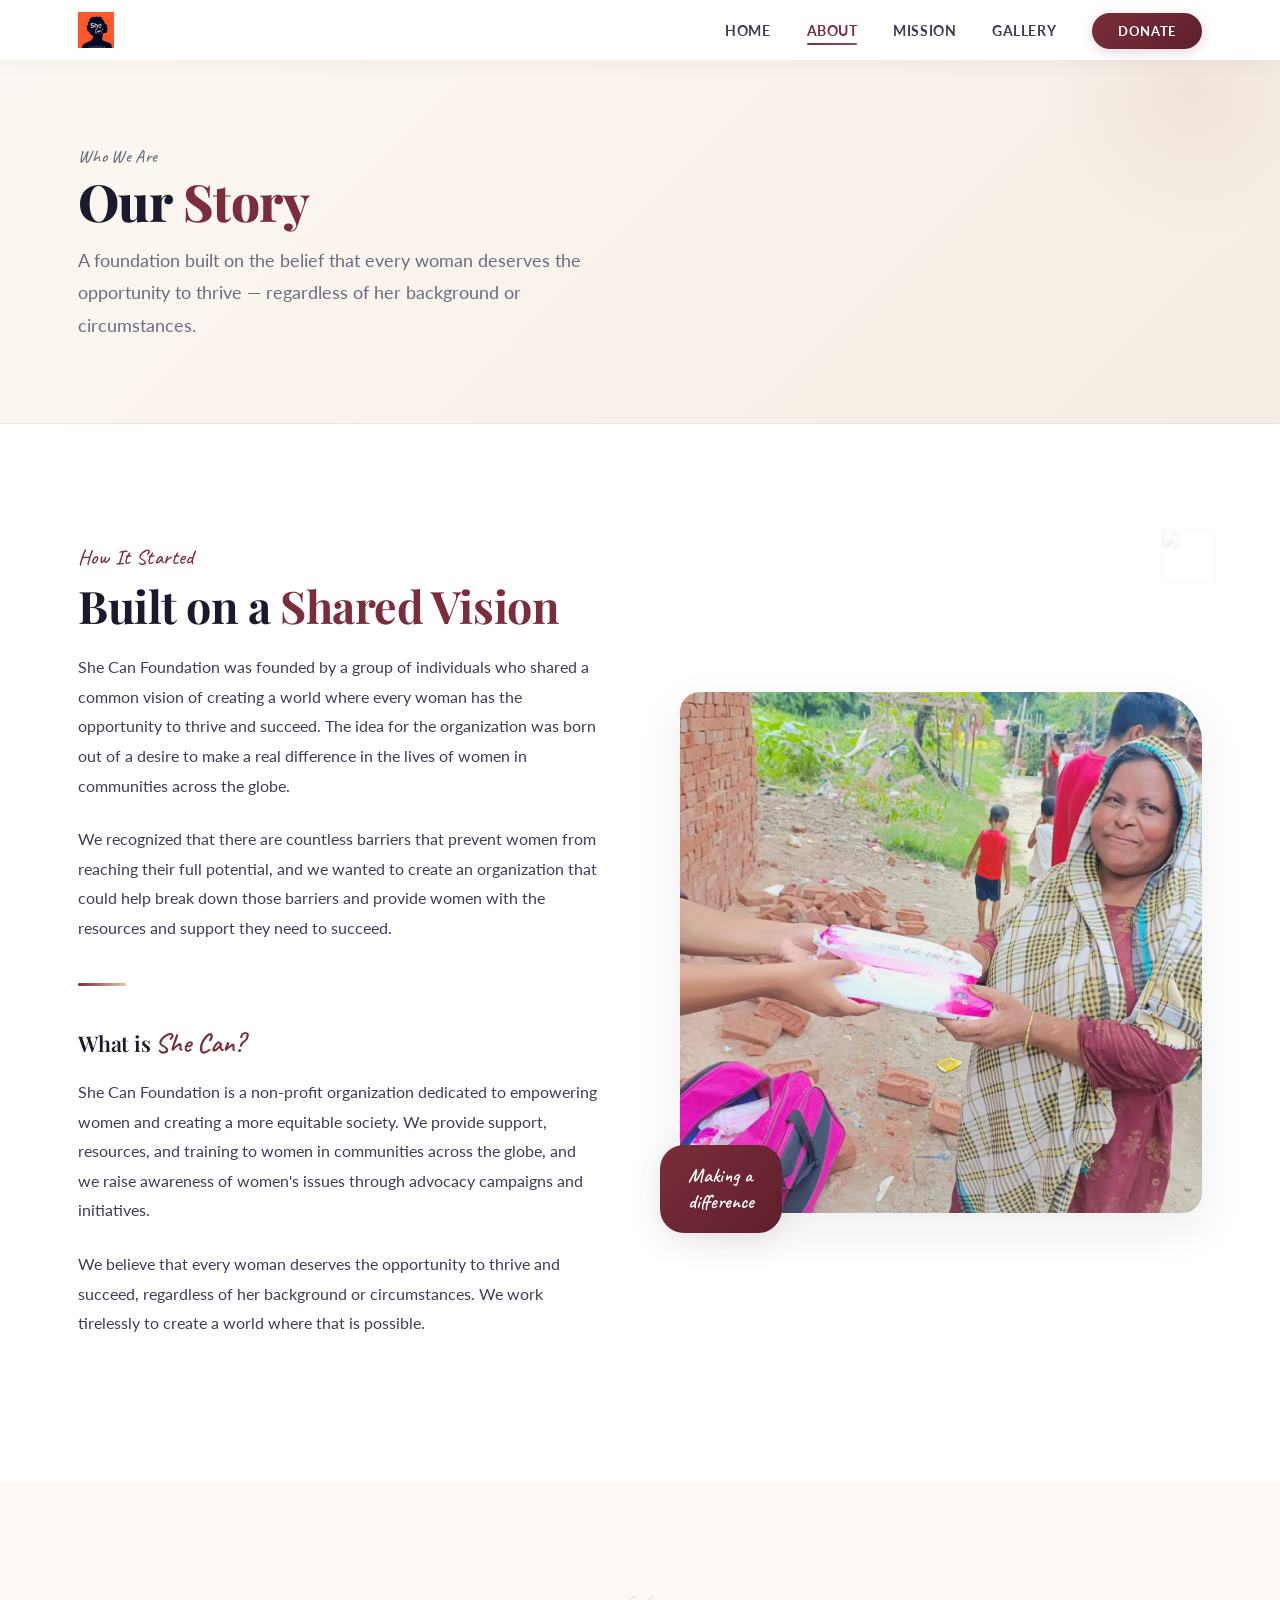
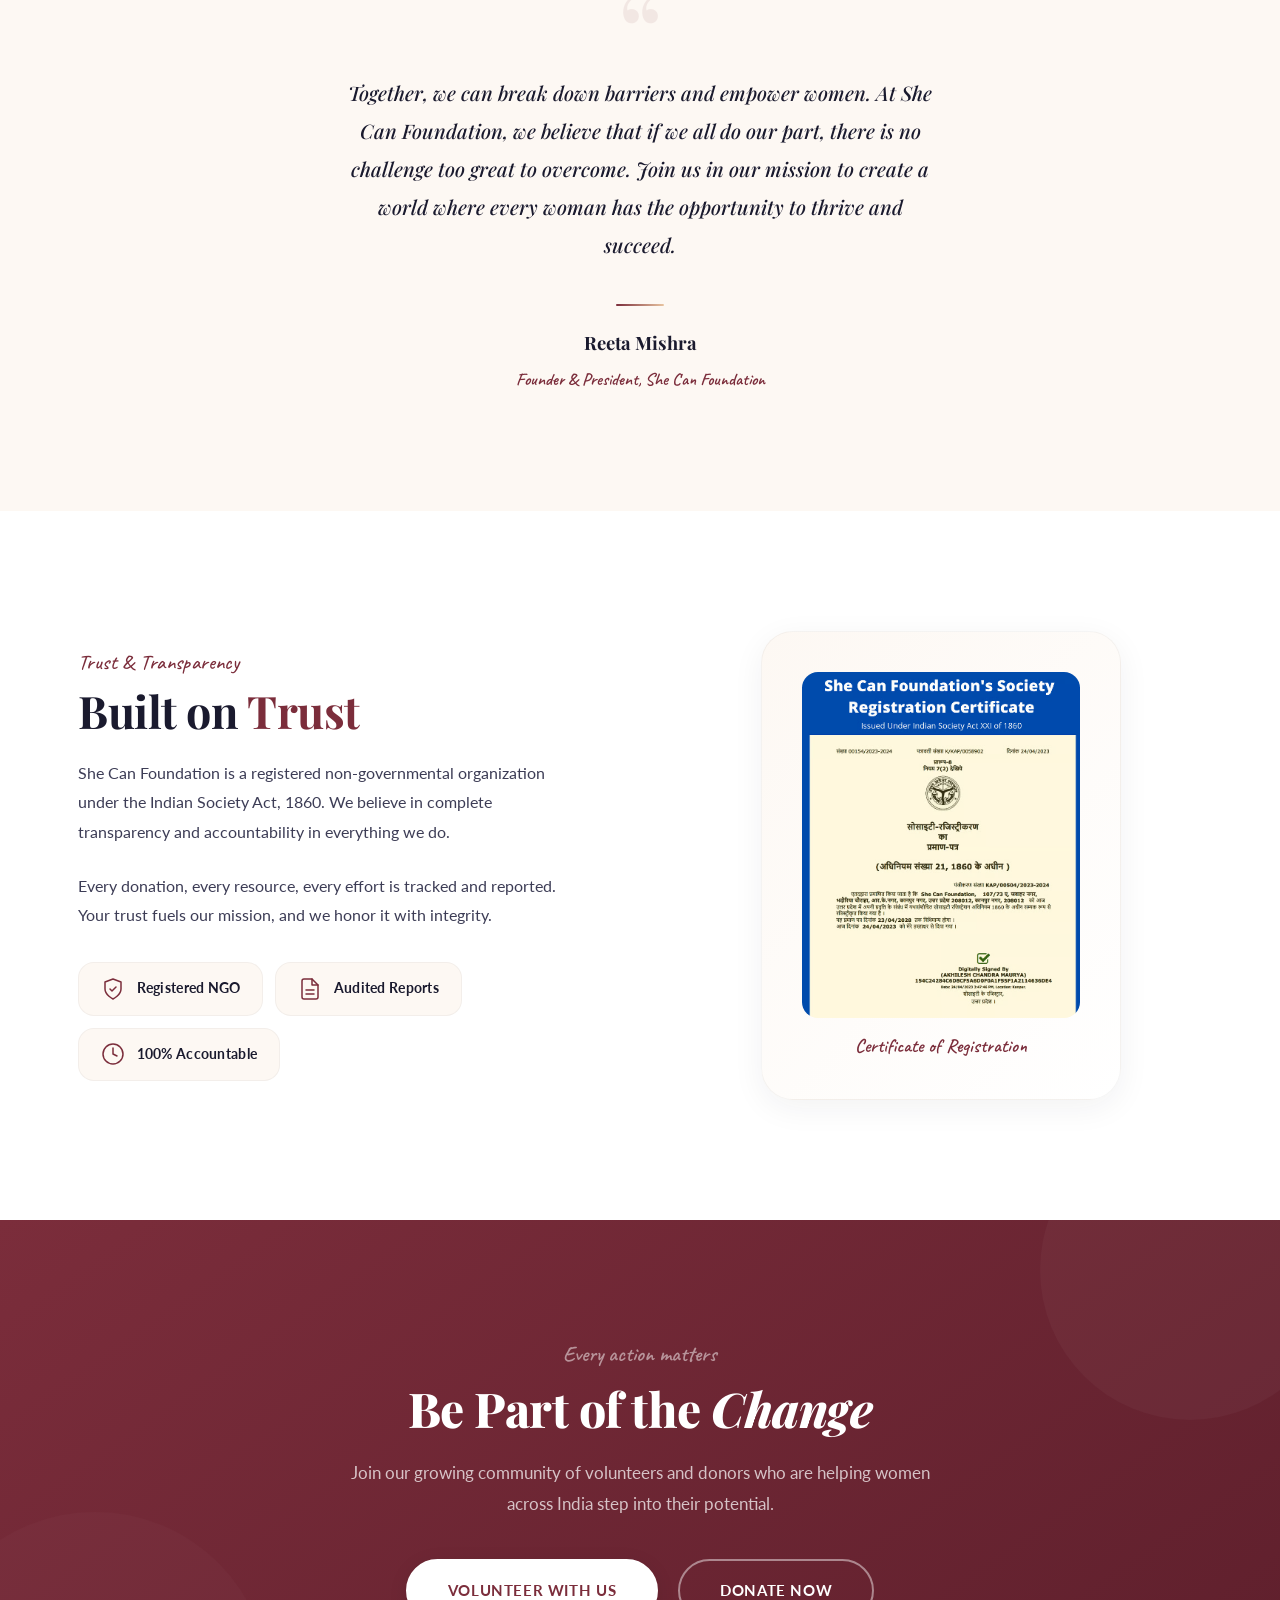
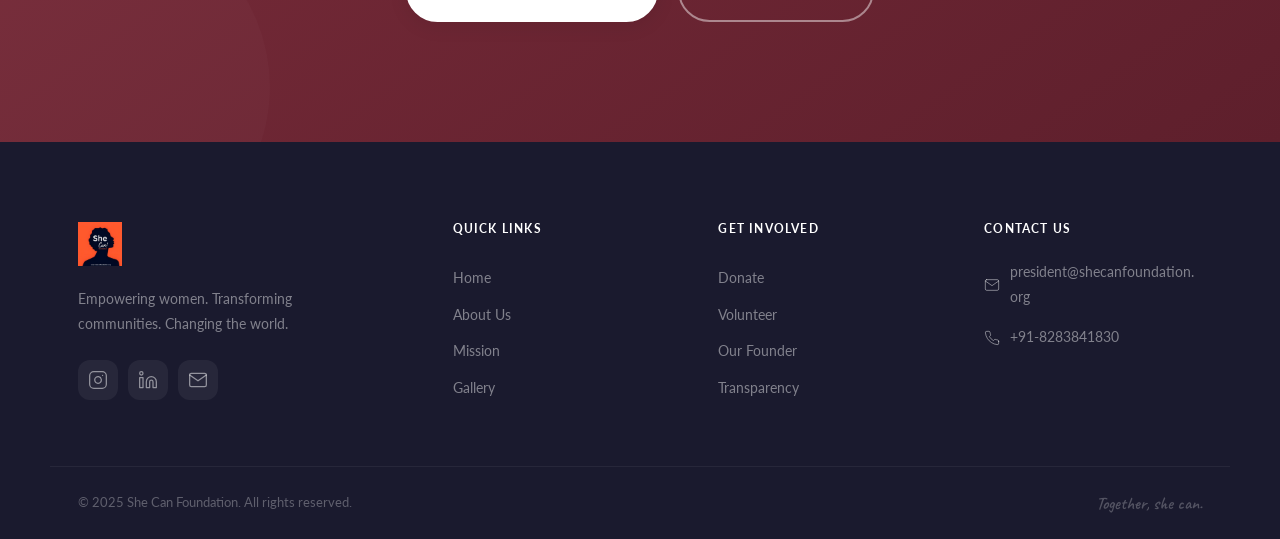
==== about.html @ 95c39825 "multi-page website" ====
<!DOCTYPE html>
<html lang="en">
<head>
    <meta charset="UTF-8">
    <meta name="viewport" content="width=device-width, initial-scale=1.0">
    <meta name="description" content="Learn about She Can Foundation — how we started, what we stand for, and meet our founder Reeta Mishra. A registered NGO dedicated to women's empowerment.">
    <meta name="keywords" content="She Can Foundation, about, NGO, women empowerment, Reeta Mishra, founded, India">
    <meta name="author" content="She Can Foundation">
    <title>About Us — She Can Foundation</title>

    <!-- Google Fonts -->
    <link rel="preconnect" href="https://fonts.googleapis.com">
    <link rel="preconnect" href="https://fonts.gstatic.com" crossorigin>
    <link href="https://fonts.googleapis.com/css2?family=Caveat:wght@400;500;600;700&family=Lato:ital,wght@0,300;0,400;0,700;0,900;1,300;1,400;1,700&family=Playfair+Display:ital,wght@0,400;0,500;0,600;0,700;0,800;1,400;1,600&display=swap" rel="stylesheet">

    <!-- Favicon -->
    <link rel="icon" type="image/png" href="images/logo.png">

    <!-- Stylesheet -->
    <link rel="stylesheet" href="css/styles.css">
</head>
<body data-page="about">

    <!-- ═══════════════════════════════════════════ -->
    <!-- NAVBAR                                      -->
    <!-- ═══════════════════════════════════════════ -->
    <nav id="navbar" class="navbar solid" aria-label="Main navigation">
        <div class="container nav-container">
            <a href="index.html" class="nav-logo" aria-label="She Can Foundation Home">
                <img src="images/logo.png" alt="She Can Foundation Logo" class="logo-img">
            </a>
            <ul class="nav-links" id="navLinks">
                <li><a href="index.html" class="nav-link" id="nav-home">Home</a></li>
                <li><a href="about.html" class="nav-link active" id="nav-about">About</a></li>
                <li><a href="mission.html" class="nav-link" id="nav-mission">Mission</a></li>
                <li><a href="gallery.html" class="nav-link" id="nav-gallery">Gallery</a></li>
                <li><a href="donate.html" class="nav-link btn-nav-donate" id="nav-donate">Donate</a></li>
            </ul>
            <button class="hamburger" id="hamburger" aria-label="Toggle navigation menu" aria-expanded="false">
                <span class="hamburger-line"></span>
                <span class="hamburger-line"></span>
                <span class="hamburger-line"></span>
            </button>
        </div>
    </nav>


    <!-- ═══════════════════════════════════════════ -->
    <!-- PAGE HEADER                                 -->
    <!-- ═══════════════════════════════════════════ -->
    <header class="page-header">
        <div class="container page-header-content fade-in">
            <p class="section-label handwritten">Who We Are</p>
            <h1>Our <span class="text-burgundy">Story</span></h1>
            <p>A foundation built on the belief that every woman deserves the opportunity to thrive — regardless of her background or circumstances.</p>
        </div>
    </header>


    <!-- ═══════════════════════════════════════════ -->
    <!-- ABOUT SECTION                               -->
    <!-- ═══════════════════════════════════════════ -->
    <section id="about" class="about-section">
        <!-- Floating doodle -->
        <div class="doodle doodle-girl-float doodle-about-float" aria-hidden="true">
            <img src="images/doodle-girl.png" alt="" loading="lazy">
        </div>

        <div class="container about-container">
            <div class="about-content fade-in">
                <p class="section-label handwritten">How It Started</p>
                <h2 class="section-heading">Built on a <span class="text-burgundy">Shared Vision</span></h2>
                <p class="about-text">
                    She Can Foundation was founded by a group of individuals who shared a common vision of creating a world where every woman has the opportunity to thrive and succeed. The idea for the organization was born out of a desire to make a real difference in the lives of women in communities across the globe.
                </p>
                <p class="about-text">
                    We recognized that there are countless barriers that prevent women from reaching their full potential, and we wanted to create an organization that could help break down those barriers and provide women with the resources and support they need to succeed.
                </p>
                <div class="about-divider"></div>
                <h3 class="about-subheading">What is <span class="handwritten">She Can?</span></h3>
                <p class="about-text">
                    She Can Foundation is a non-profit organization dedicated to empowering women and creating a more equitable society. We provide support, resources, and training to women in communities across the globe, and we raise awareness of women's issues through advocacy campaigns and initiatives.
                </p>
                <p class="about-text">
                    We believe that every woman deserves the opportunity to thrive and succeed, regardless of her background or circumstances. We work tirelessly to create a world where that is possible.
                </p>
            </div>
            <div class="about-image-wrapper slide-up">
                <img src="images/about.png" alt="She Can Foundation team working with community women" class="about-image">
                <div class="about-image-badge handwritten">
                    Making a<br>difference
                </div>
            </div>
        </div>
    </section>


    <!-- ═══════════════════════════════════════════ -->
    <!-- FOUNDER MESSAGE SECTION                     -->
    <!-- ═══════════════════════════════════════════ -->
    <section id="founder" class="founder-section">
        <div class="container founder-container fade-in">
            <div class="founder-quote-mark" aria-hidden="true">&ldquo;</div>
            <blockquote class="founder-quote">
                Together, we can break down barriers and empower women. At She Can Foundation, we believe that if we all do our part, there is no challenge too great to overcome. Join us in our mission to create a world where every woman has the opportunity to thrive and succeed.
            </blockquote>
            <div class="founder-info">
                <div class="founder-line" aria-hidden="true"></div>
                <p class="founder-name">Reeta Mishra</p>
                <p class="founder-title handwritten">Founder &amp; President, She Can Foundation</p>
            </div>
        </div>
    </section>


    <!-- ═══════════════════════════════════════════ -->
    <!-- TRANSPARENCY SECTION                        -->
    <!-- ═══════════════════════════════════════════ -->
    <section id="transparency" class="transparency-section">
        <div class="container transparency-container">
            <div class="transparency-content fade-in">
                <p class="section-label handwritten">Trust &amp; Transparency</p>
                <h2 class="section-heading">Built on <span class="text-burgundy">Trust</span></h2>
                <p class="transparency-text">
                    She Can Foundation is a registered non-governmental organization under the Indian Society Act, 1860. We believe in complete transparency and accountability in everything we do.
                </p>
                <p class="transparency-text">
                    Every donation, every resource, every effort is tracked and reported. Your trust fuels our mission, and we honor it with integrity.
                </p>
                <div class="trust-badges">
                    <div class="trust-badge">
                        <svg width="24" height="24" viewBox="0 0 24 24" fill="none" stroke="var(--burgundy)" stroke-width="1.5" stroke-linecap="round" stroke-linejoin="round">
                            <path d="M12 22s8-4 8-10V5l-8-3-8 3v7c0 6 8 10 8 10z"/><polyline points="9 12 11 14 15 10"/>
                        </svg>
                        <span>Registered NGO</span>
                    </div>
                    <div class="trust-badge">
                        <svg width="24" height="24" viewBox="0 0 24 24" fill="none" stroke="var(--burgundy)" stroke-width="1.5" stroke-linecap="round" stroke-linejoin="round">
                            <path d="M14 2H6a2 2 0 0 0-2 2v16a2 2 0 0 0 2 2h12a2 2 0 0 0 2-2V8z"/><polyline points="14 2 14 8 20 8"/><line x1="16" y1="13" x2="8" y2="13"/><line x1="16" y1="17" x2="8" y2="17"/>
                        </svg>
                        <span>Audited Reports</span>
                    </div>
                    <div class="trust-badge">
                        <svg width="24" height="24" viewBox="0 0 24 24" fill="none" stroke="var(--burgundy)" stroke-width="1.5" stroke-linecap="round" stroke-linejoin="round">
                            <circle cx="12" cy="12" r="10"/><polyline points="12 6 12 12 16 14"/>
                        </svg>
                        <span>100% Accountable</span>
                    </div>
                </div>
            </div>
            <div class="transparency-cert slide-up">
                <div class="cert-frame">
                    <img src="images/certification_of_registration.png" alt="She Can Foundation Certificate of Registration under the Indian Society Act" class="cert-image">
                    <p class="cert-label handwritten">Certificate of Registration</p>
                </div>
            </div>
        </div>
    </section>


    <!-- ═══════════════════════════════════════════ -->
    <!-- CTA                                         -->
    <!-- ═══════════════════════════════════════════ -->
    <section class="cta-section">
        <div class="container cta-container fade-in">
            <p class="cta-tagline handwritten">Every action matters</p>
            <h2 class="cta-heading">Be Part of the <span class="cta-highlight">Change</span></h2>
            <p class="cta-text">
                Join our growing community of volunteers and donors who are helping women across India step into their potential.
            </p>
            <div class="cta-buttons">
                <a href="mailto:president@shecanfoundation.org?subject=I%20want%20to%20volunteer" class="btn btn-white">Volunteer With Us</a>
                <a href="donate.html" class="btn btn-white-outline">Donate Now</a>
            </div>
        </div>
    </section>


    <!-- ═══════════════════════════════════════════ -->
    <!-- FOOTER                                      -->
    <!-- ═══════════════════════════════════════════ -->
    <footer id="footer" class="footer">
        <div class="container footer-container">
            <div class="footer-brand">
                <img src="images/logo.png" alt="She Can Foundation Logo" class="footer-logo">
                <p class="footer-tagline">Empowering women. Transforming communities. Changing the world.</p>
                <div class="footer-socials">
                    <a href="https://www.instagram.com/shecanfoundation.ngo/" target="_blank" rel="noopener noreferrer" aria-label="Follow us on Instagram" class="social-link">
                        <svg width="20" height="20" viewBox="0 0 24 24" fill="none" stroke="currentColor" stroke-width="1.5" stroke-linecap="round" stroke-linejoin="round">
                            <rect x="2" y="2" width="20" height="20" rx="5" ry="5"/><path d="M16 11.37A4 4 0 1 1 12.63 8 4 4 0 0 1 16 11.37z"/><line x1="17.5" y1="6.5" x2="17.51" y2="6.5"/>
                        </svg>
                    </a>
                    <a href="https://www.linkedin.com/company/shecanfoundation/posts/?feedView=all" target="_blank" rel="noopener noreferrer" aria-label="Follow us on LinkedIn" class="social-link">
                        <svg width="20" height="20" viewBox="0 0 24 24" fill="none" stroke="currentColor" stroke-width="1.5" stroke-linecap="round" stroke-linejoin="round">
                            <path d="M16 8a6 6 0 0 1 6 6v7h-4v-7a2 2 0 0 0-2-2 2 2 0 0 0-2 2v7h-4v-7a6 6 0 0 1 6-6z"/><rect x="2" y="9" width="4" height="12"/><circle cx="4" cy="4" r="2"/>
                        </svg>
                    </a>
                    <a href="mailto:president@shecanfoundation.org" aria-label="Email us" class="social-link">
                        <svg width="20" height="20" viewBox="0 0 24 24" fill="none" stroke="currentColor" stroke-width="1.5" stroke-linecap="round" stroke-linejoin="round">
                            <path d="M4 4h16c1.1 0 2 .9 2 2v12c0 1.1-.9 2-2 2H4c-1.1 0-2-.9-2-2V6c0-1.1.9-2 2-2z"/><polyline points="22,6 12,13 2,6"/>
                        </svg>
                    </a>
                </div>
            </div>
            <div class="footer-links-group">
                <h4 class="footer-heading">Quick Links</h4>
                <ul class="footer-links">
                    <li><a href="index.html">Home</a></li>
                    <li><a href="about.html">About Us</a></li>
                    <li><a href="mission.html">Mission</a></li>
                    <li><a href="gallery.html">Gallery</a></li>
                </ul>
            </div>
            <div class="footer-links-group">
                <h4 class="footer-heading">Get Involved</h4>
                <ul class="footer-links">
                    <li><a href="donate.html">Donate</a></li>
                    <li><a href="mailto:president@shecanfoundation.org?subject=I%20want%20to%20volunteer">Volunteer</a></li>
                    <li><a href="about.html#founder">Our Founder</a></li>
                    <li><a href="about.html#transparency">Transparency</a></li>
                </ul>
            </div>
            <div class="footer-contact">
                <h4 class="footer-heading">Contact Us</h4>
                <div class="footer-contact-item">
                    <svg width="16" height="16" viewBox="0 0 24 24" fill="none" stroke="currentColor" stroke-width="1.5" stroke-linecap="round" stroke-linejoin="round">
                        <path d="M4 4h16c1.1 0 2 .9 2 2v12c0 1.1-.9 2-2 2H4c-1.1 0-2-.9-2-2V6c0-1.1.9-2 2-2z"/><polyline points="22,6 12,13 2,6"/>
                    </svg>
                    <a href="mailto:president@shecanfoundation.org">president@shecanfoundation.org</a>
                </div>
                <div class="footer-contact-item">
                    <svg width="16" height="16" viewBox="0 0 24 24" fill="none" stroke="currentColor" stroke-width="1.5" stroke-linecap="round" stroke-linejoin="round">
                        <path d="M22 16.92v3a2 2 0 0 1-2.18 2 19.79 19.79 0 0 1-8.63-3.07 19.5 19.5 0 0 1-6-6 19.79 19.79 0 0 1-3.07-8.67A2 2 0 0 1 4.11 2h3a2 2 0 0 1 2 1.72 12.84 12.84 0 0 0 .7 2.81 2 2 0 0 1-.45 2.11L8.09 9.91a16 16 0 0 0 6 6l1.27-1.27a2 2 0 0 1 2.11-.45 12.84 12.84 0 0 0 2.81.7A2 2 0 0 1 22 16.92z"/>
                    </svg>
                    <a href="tel:+918283841830">+91-8283841830</a>
                </div>
            </div>
        </div>
        <div class="footer-bottom">
            <div class="container footer-bottom-content">
                <p>&copy; 2025 She Can Foundation. All rights reserved.</p>
                <p class="handwritten footer-bottom-tagline">Together, she can.</p>
            </div>
        </div>
    </footer>


    <!-- JavaScript -->
    <script src="js/main.js"></script>
</body>
</html>
---- css/styles.css ----
/* ============================================================
   SHE CAN FOUNDATION — Redesigned Stylesheet v2
   Multi-page · Editorial · Warm · Empowering · Human
   ============================================================ */

/* -------------------------------------------------------
   0. GOOGLE FONTS
   Playfair Display (headings — editorial serif, warm, human)
   Lato (body — clean, NGO-trusted, highly legible)
   Caveat (handwritten accent — keep for doodles/highlights)
   ------------------------------------------------------- */
@import url('https://fonts.googleapis.com/css2?family=Caveat:wght@400;500;600;700&family=Lato:ital,wght@0,300;0,400;0,700;0,900;1,300;1,400;1,700&family=Playfair+Display:ital,wght@0,400;0,500;0,600;0,700;0,800;1,400;1,600&display=swap');

/* -------------------------------------------------------
   1. CSS RESET & CUSTOM PROPERTIES
   ------------------------------------------------------- */
:root {
  /* Colors — refined, not generic */
  --burgundy:        #7B2D3B;
  --burgundy-dark:   #5E1F2C;
  --burgundy-light:  #A3475A;
  --burgundy-muted:  rgba(123, 45, 59, 0.08);
  --cream:           #FDF8F3;
  --cream-dark:      #F5EDE3;
  --cream-mid:       #EEE4D8;
  --white:           #FFFFFF;
  --charcoal:        #1A1A2E;
  --charcoal-light:  #3D3D56;
  --gray:            #6B6B80;
  --gray-light:      #E8E4E0;
  --gray-muted:      #F7F5F2;
  --accent-gold:     #D4A853;
  --accent-warm:     #E8C4A0;
  --overlay:         rgba(123, 45, 59, 0.06);
  --shadow-sm:       0 2px 8px rgba(26, 26, 46, 0.04);
  --shadow-md:       0 8px 32px rgba(26, 26, 46, 0.06);
  --shadow-lg:       0 16px 48px rgba(26, 26, 46, 0.08);
  --shadow-xl:       0 24px 64px rgba(26, 26, 46, 0.10);
  --shadow-burgundy: 0 8px 32px rgba(123, 45, 59, 0.12);

  /* Fonts */
  --ff-heading:     'Playfair Display', Georgia, serif;
  --ff-body:        'Lato', 'Helvetica Neue', Arial, sans-serif;
  --ff-handwritten: 'Caveat', cursive;

  /* Spacing */
  --section-py:     120px;
  --container-max:  1180px;

  /* Radius */
  --radius-sm:  10px;
  --radius-md:  16px;
  --radius-lg:  24px;
  --radius-xl:  32px;
  --radius-pill: 50px;

  /* Transitions */
  --transition: 0.35s cubic-bezier(0.4, 0, 0.2, 1);
  --transition-slow: 0.6s cubic-bezier(0.4, 0, 0.2, 1);
  --transition-bounce: 0.5s cubic-bezier(0.34, 1.56, 0.64, 1);
}

/* Reset */
*, *::before, *::after {
  margin: 0;
  padding: 0;
  box-sizing: border-box;
}

html {
  scroll-behavior: smooth;
  -webkit-text-size-adjust: 100%;
}

body {
  font-family: var(--ff-body);
  font-size: 1rem;
  line-height: 1.75;
  color: var(--charcoal);
  background-color: var(--white);
  overflow-x: hidden;
  -webkit-font-smoothing: antialiased;
  -moz-osx-font-smoothing: grayscale;
}

img {
  max-width: 100%;
  height: auto;
  display: block;
}

a {
  text-decoration: none;
  color: inherit;
  transition: color var(--transition);
}

ul, ol { list-style: none; }

button {
  font-family: inherit;
  cursor: pointer;
  border: none;
  background: none;
  outline: none;
}


/* -------------------------------------------------------
   2. TYPOGRAPHY
   ------------------------------------------------------- */
h1, h2, h3, h4, h5, h6 {
  font-family: var(--ff-heading);
  font-weight: 700;
  line-height: 1.2;
  letter-spacing: -0.01em;
  color: var(--charcoal);
}

h2 {
  font-size: clamp(2rem, 3.5vw, 2.8rem);
  margin-bottom: 1.25rem;
}

h3 {
  font-size: clamp(1.1rem, 2vw, 1.35rem);
  margin-bottom: 0.75rem;
  font-weight: 600;
}

h4 {
  font-size: 1.1rem;
  margin-bottom: 0.75rem;
  font-weight: 700;
}

p {
  margin-bottom: 1rem;
  color: var(--charcoal-light);
  line-height: 1.85;
  font-size: 1rem;
  font-weight: 400;
}

.handwritten {
  font-family: var(--ff-handwritten);
  font-weight: 600;
  color: var(--burgundy);
  line-height: 1.3;
}

.section-label {
  font-family: var(--ff-handwritten);
  font-size: 1.3rem;
  color: var(--burgundy);
  display: inline-block;
  margin-bottom: 0.5rem;
  font-weight: 500;
  letter-spacing: 0.02em;
}

.section-heading {
  margin-bottom: 1.25rem;
}

.section-subtitle {
  max-width: 520px;
  color: var(--gray);
  font-size: 1.05rem;
  line-height: 1.8;
  font-weight: 400;
}

.text-center .section-subtitle {
  margin-left: auto;
  margin-right: auto;
}

.text-burgundy {
  color: var(--burgundy);
}


/* -------------------------------------------------------
   3. CONTAINER & UTILITIES
   ------------------------------------------------------- */
.container {
  width: 100%;
  max-width: var(--container-max);
  margin: 0 auto;
  padding: 0 28px;
}

.text-center { text-align: center; }
.section-header { margin-bottom: 4rem; }


/* -------------------------------------------------------
   4. BUTTONS
   ------------------------------------------------------- */
.btn {
  display: inline-flex;
  align-items: center;
  justify-content: center;
  gap: 8px;
  font-family: var(--ff-body);
  font-weight: 700;
  font-size: 0.95rem;
  letter-spacing: 0.04em;
  text-transform: uppercase;
  padding: 15px 36px;
  border-radius: var(--radius-pill);
  cursor: pointer;
  transition: all var(--transition);
  border: 2px solid transparent;
  position: relative;
  overflow: hidden;
}

.btn::before {
  content: '';
  position: absolute;
  inset: 0;
  border-radius: inherit;
  background: linear-gradient(135deg, rgba(255,255,255,0.15), transparent);
  opacity: 0;
  transition: opacity var(--transition);
}

.btn:hover::before {
  opacity: 1;
}

.btn-primary {
  background: linear-gradient(135deg, var(--burgundy), var(--burgundy-dark));
  color: var(--white);
  border-color: transparent;
  box-shadow: 0 4px 16px rgba(123, 45, 59, 0.2);
}

.btn-primary:hover {
  transform: translateY(-3px);
  box-shadow: 0 8px 28px rgba(123, 45, 59, 0.35);
}

.btn-secondary {
  background-color: transparent;
  color: var(--burgundy);
  border-color: var(--burgundy);
}

.btn-secondary:hover {
  background-color: var(--burgundy);
  color: var(--white);
  transform: translateY(-3px);
  box-shadow: 0 8px 28px rgba(123, 45, 59, 0.25);
}

.btn-white {
  background-color: var(--white);
  color: var(--burgundy);
  border-color: var(--white);
  font-family: var(--ff-body);
  font-weight: 700;
  font-size: 0.95rem;
  letter-spacing: 0.04em;
  text-transform: uppercase;
  padding: 16px 40px;
  border-radius: var(--radius-pill);
  display: inline-flex;
  align-items: center;
  gap: 8px;
  cursor: pointer;
  transition: all var(--transition);
  box-shadow: 0 4px 20px rgba(0, 0, 0, 0.08);
}

.btn-white:hover {
  transform: translateY(-3px);
  box-shadow: 0 12px 36px rgba(0, 0, 0, 0.15);
}

.btn-white-outline {
  background-color: transparent;
  color: var(--white);
  border: 2px solid rgba(255, 255, 255, 0.45);
  font-family: var(--ff-body);
  font-weight: 700;
  font-size: 0.95rem;
  letter-spacing: 0.04em;
  text-transform: uppercase;
  padding: 16px 40px;
  border-radius: var(--radius-pill);
  display: inline-flex;
  align-items: center;
  gap: 8px;
  cursor: pointer;
  transition: all var(--transition);
}

.btn-white-outline:hover {
  border-color: var(--white);
  background-color: rgba(255, 255, 255, 0.12);
  transform: translateY(-3px);
}

.btn:active,
.btn-white:active,
.btn-white-outline:active {
  transform: translateY(0);
}


/* -------------------------------------------------------
   5. NAVBAR
   ------------------------------------------------------- */
.navbar {
  position: fixed;
  top: 0;
  left: 0;
  width: 100%;
  z-index: 1000;
  padding: 20px 0;
  transition: background-color var(--transition),
              padding var(--transition),
              box-shadow var(--transition);
}

/* On hero-image pages, navbar starts transparent */
.navbar.hero-transparent {
  background-color: transparent;
}

.navbar.scrolled,
.navbar.solid {
  background-color: rgba(255, 255, 255, 0.97);
  padding: 12px 0;
  box-shadow: 0 1px 24px rgba(0, 0, 0, 0.05);
  backdrop-filter: blur(16px);
  -webkit-backdrop-filter: blur(16px);
}

/* When transparent, make links white */
.navbar.hero-transparent .nav-link {
  color: rgba(255, 255, 255, 0.9);
}

.navbar.hero-transparent .hamburger-line {
  background-color: var(--white);
}

.navbar.hero-transparent .nav-link:hover,
.navbar.hero-transparent .nav-link.active {
  color: var(--white);
}

.navbar.hero-transparent .btn-nav-donate {
  background: rgba(255, 255, 255, 0.2) !important;
  border: 1px solid rgba(255, 255, 255, 0.4) !important;
}

.navbar.hero-transparent .btn-nav-donate:hover {
  background: var(--white) !important;
  color: var(--burgundy) !important;
}

.nav-container {
  display: flex;
  align-items: center;
  justify-content: space-between;
}

.nav-logo {
  display: flex;
  align-items: center;
  gap: 10px;
  z-index: 1001;
}

.logo-img {
  height: 42px;
  width: auto;
  transition: height var(--transition);
}

.navbar.scrolled .logo-img,
.navbar.solid .logo-img {
  height: 36px;
}

.nav-links {
  display: flex;
  align-items: center;
  gap: 36px;
}

.nav-link {
  font-family: var(--ff-body);
  font-size: 0.875rem;
  font-weight: 700;
  letter-spacing: 0.04em;
  text-transform: uppercase;
  color: var(--charcoal-light);
  position: relative;
  padding: 4px 0;
  transition: color var(--transition);
}

.nav-link::after {
  content: '';
  position: absolute;
  bottom: -2px;
  left: 0;
  width: 0;
  height: 2px;
  background: linear-gradient(90deg, var(--burgundy), var(--burgundy-light));
  transition: width var(--transition);
  border-radius: 2px;
}

.nav-link:hover::after,
.nav-link.active::after {
  width: 100%;
}

.nav-link:hover,
.nav-link.active {
  color: var(--burgundy);
}

.navbar.hero-transparent .nav-link::after {
  background: rgba(255, 255, 255, 0.7);
}

/* Nav donate button */
.btn-nav-donate {
  background: linear-gradient(135deg, var(--burgundy), var(--burgundy-dark)) !important;
  color: var(--white) !important;
  padding: 10px 26px !important;
  border-radius: var(--radius-pill) !important;
  font-weight: 700 !important;
  font-size: 0.8rem !important;
  letter-spacing: 0.05em !important;
  text-transform: uppercase !important;
  transition: all var(--transition) !important;
  box-shadow: 0 3px 12px rgba(123, 45, 59, 0.2);
}

.btn-nav-donate::after {
  display: none !important;
}

.btn-nav-donate:hover {
  transform: translateY(-2px) !important;
  box-shadow: 0 6px 20px rgba(123, 45, 59, 0.35) !important;
}

/* Hamburger */
.hamburger {
  display: none;
  flex-direction: column;
  justify-content: center;
  gap: 5px;
  width: 28px;
  height: 28px;
  cursor: pointer;
  z-index: 1001;
}

.hamburger-line {
  display: block;
  width: 100%;
  height: 2.5px;
  background-color: var(--charcoal);
  border-radius: 2px;
  transition: transform var(--transition), opacity var(--transition);
}

.hamburger.active .hamburger-line:nth-child(1) {
  transform: translateY(7.5px) rotate(45deg);
}

.hamburger.active .hamburger-line:nth-child(2) {
  opacity: 0;
}

.hamburger.active .hamburger-line:nth-child(3) {
  transform: translateY(-7.5px) rotate(-45deg);
}


/* -------------------------------------------------------
   6. HERO SECTION — Full image background with overlay
   ------------------------------------------------------- */
.hero-section {
  min-height: 100vh;
  display: flex;
  align-items: center;
  position: relative;
  overflow: hidden;
  background-image: url('../images/hero.png');
  background-size: cover;
  background-position: center top;
  background-repeat: no-repeat;
}

/* Multi-layer overlay: dark gradient for text legibility */
.hero-section::before {
  content: '';
  position: absolute;
  inset: 0;
  background:
    linear-gradient(
      105deg,
      rgba(26, 10, 18, 0.75) 0%,
      rgba(94, 31, 44, 0.55) 50%,
      rgba(26, 10, 18, 0.40) 100%
    );
  z-index: 1;
}

/* Bottom gradient to bleed into next section */
.hero-section::after {
  content: '';
  position: absolute;
  bottom: 0;
  left: 0;
  right: 0;
  height: 160px;
  background: linear-gradient(to bottom, transparent, rgba(255,255,255,0.08));
  z-index: 1;
  pointer-events: none;
}

.hero-container {
  position: relative;
  z-index: 2;
  padding-top: 120px;
  padding-bottom: 100px;
  max-width: 780px;
}

.hero-content {
  position: relative;
}

.hero-tagline {
  font-family: var(--ff-handwritten);
  font-size: 1.5rem;
  color: rgba(255, 255, 255, 0.75);
  margin-bottom: 1rem;
  display: inline-block;
}

.hero-heading {
  font-family: var(--ff-heading);
  font-size: clamp(3rem, 6vw, 5rem);
  font-weight: 800;
  line-height: 1.05;
  letter-spacing: -0.02em;
  margin-bottom: 1.5rem;
  color: var(--white);
}

.hero-highlight {
  color: var(--accent-warm);
  font-style: italic;
  position: relative;
  display: inline-block;
}

.scribble-underline {
  position: absolute;
  bottom: -8px;
  left: 0;
  width: 100%;
  height: 14px;
  overflow: visible;
}

.hero-description {
  font-family: var(--ff-body);
  font-size: 1.15rem;
  color: rgba(255, 255, 255, 0.82);
  max-width: 540px;
  margin-bottom: 2.75rem;
  line-height: 1.85;
  font-weight: 300;
}

.hero-buttons {
  display: flex;
  gap: 1.25rem;
  flex-wrap: wrap;
}

/* Hero stat strip at bottom of hero */
.hero-stats-strip {
  position: absolute;
  bottom: 0;
  left: 0;
  right: 0;
  z-index: 3;
  background: rgba(255, 255, 255, 0.1);
  backdrop-filter: blur(12px);
  -webkit-backdrop-filter: blur(12px);
  border-top: 1px solid rgba(255,255,255,0.15);
}

.hero-stats-inner {
  display: flex;
  justify-content: space-around;
  align-items: center;
  padding: 22px 28px;
  max-width: var(--container-max);
  margin: 0 auto;
}

.hero-stat-item {
  text-align: center;
  color: var(--white);
}

.hero-stat-number {
  display: block;
  font-family: var(--ff-heading);
  font-size: 1.8rem;
  font-weight: 800;
  color: var(--white);
  line-height: 1;
  margin-bottom: 4px;
}

.hero-stat-label {
  font-family: var(--ff-body);
  font-size: 0.78rem;
  font-weight: 700;
  letter-spacing: 0.08em;
  text-transform: uppercase;
  color: rgba(255,255,255,0.65);
  margin-bottom: 0;
}

.hero-stat-divider {
  width: 1px;
  height: 40px;
  background: rgba(255,255,255,0.2);
}

/* Page-header for inner pages (not full-image hero) */
.page-header {
  padding: 140px 0 80px;
  background: linear-gradient(135deg, var(--cream) 0%, var(--cream-dark) 100%);
  position: relative;
  overflow: hidden;
  border-bottom: 1px solid var(--gray-light);
}

.page-header::before {
  content: '';
  position: absolute;
  top: -60px;
  right: -60px;
  width: 300px;
  height: 300px;
  border-radius: 50%;
  background: radial-gradient(circle, rgba(123,45,59,0.06), transparent 70%);
  pointer-events: none;
}

.page-header-content {
  position: relative;
  z-index: 1;
}

.page-header h1 {
  font-size: clamp(2.2rem, 4vw, 3.5rem);
  font-weight: 800;
  margin-bottom: 1rem;
  line-height: 1.1;
}

.page-header p {
  font-size: 1.1rem;
  max-width: 520px;
  color: var(--gray);
  line-height: 1.85;
  margin-bottom: 0;
}


/* -------------------------------------------------------
   7. DOODLE STYLES
   ------------------------------------------------------- */
.doodle {
  position: absolute;
  pointer-events: none;
  z-index: 1;
  user-select: none;
}

.doodle-girl-float {
  opacity: 0.12;
  animation: gentleFloat 6s ease-in-out infinite;
}

.doodle-girl-float img {
  width: 100%;
  height: 100%;
  object-fit: contain;
  filter: sepia(0.3) hue-rotate(-10deg) saturate(0.7);
  mix-blend-mode: multiply;
}

.doodle-about-float {
  top: 10%;
  right: 5%;
  width: 55px;
  height: 55px;
  animation-delay: 1s;
}

.doodle-mission-float {
  bottom: 8%;
  left: 4%;
  width: 48px;
  height: 48px;
  animation-delay: 3s;
}

.doodle-cta-float {
  top: 12%;
  right: 6%;
  width: 55px;
  height: 55px;
  animation-delay: 1.5s;
}

.doodle-donate-float {
  bottom: 12%;
  right: 8%;
  width: 50px;
  height: 50px;
  animation-delay: 0.5s;
}

@keyframes gentleFloat {
  0%, 100% { transform: translateY(0) rotate(0deg); }
  25%       { transform: translateY(-10px) rotate(2deg); }
  50%       { transform: translateY(-5px) rotate(-1deg); }
  75%       { transform: translateY(-12px) rotate(1deg); }
}

@keyframes float {
  0%, 100% { transform: translateY(0); }
  50%       { transform: translateY(-8px); }
}


/* -------------------------------------------------------
   8. IMPACT SECTION — Asymmetric layout
   ------------------------------------------------------- */
.impact-section {
  padding: var(--section-py) 0;
  background-color: var(--cream);
  position: relative;
}

.impact-container {
  display: grid;
  grid-template-columns: 0.9fr 1.1fr;
  gap: 5rem;
  align-items: center;
}

.impact-image-wrapper {
  position: relative;
}

.impact-image {
  width: 100%;
  border-radius: 60px 20px 60px 20px;
  object-fit: cover;
  box-shadow: var(--shadow-lg);
  transition: border-radius var(--transition-slow);
}

.impact-image-wrapper:hover .impact-image {
  border-radius: 20px 60px 20px 60px;
}

.impact-content {
  position: relative;
}

.impact-stat {
  display: flex;
  align-items: baseline;
  gap: 4px;
  margin-bottom: 0.25rem;
}

.impact-number {
  font-family: var(--ff-heading);
  font-size: clamp(3.2rem, 6vw, 4.8rem);
  font-weight: 800;
  color: var(--burgundy);
  line-height: 1;
  letter-spacing: -0.04em;
}

.impact-plus {
  font-family: var(--ff-heading);
  font-size: clamp(2rem, 4vw, 3rem);
  font-weight: 700;
  color: var(--burgundy-light);
}

.impact-heading {
  font-size: clamp(1.5rem, 2.5vw, 2rem);
  font-weight: 700;
  color: var(--charcoal);
  margin-bottom: 1rem;
}

.impact-description {
  font-size: 1.05rem;
  color: var(--gray);
  max-width: 460px;
  margin-bottom: 2.5rem;
  line-height: 1.85;
}

/* ── IMPACT CARDS — Redesigned: editorial, not AI-generic ── */
.impact-cards {
  display: grid;
  grid-template-columns: repeat(3, 1fr);
  gap: 1rem;
}

.impact-card {
  background-color: var(--white);
  border-radius: var(--radius-md);
  padding: 1.5rem 1.2rem 1.5rem 1.4rem;
  transition: all var(--transition);
  position: relative;
  overflow: hidden;
  border-left: 4px solid var(--burgundy);
  box-shadow: 3px 3px 0 var(--cream-mid);
}

.impact-card:nth-child(1) {
  transform: rotate(-0.8deg);
}

.impact-card:nth-child(2) {
  transform: rotate(0.5deg);
  border-left-color: var(--burgundy-light);
}

.impact-card:nth-child(3) {
  transform: rotate(-0.4deg);
  border-left-color: var(--accent-gold);
}

.impact-card:hover {
  transform: rotate(0deg) translateY(-6px);
  box-shadow: var(--shadow-md);
}

.impact-card-num {
  font-family: var(--ff-heading);
  font-size: 3.5rem;
  font-weight: 800;
  color: var(--burgundy);
  opacity: 0.06;
  position: absolute;
  top: -10px;
  right: 10px;
  line-height: 1;
  user-select: none;
  pointer-events: none;
}

.impact-card-icon {
  width: 40px;
  height: 40px;
  border-radius: 10px;
  background: linear-gradient(135deg, var(--cream), var(--cream-dark));
  display: flex;
  align-items: center;
  justify-content: center;
  margin-bottom: 0.85rem;
  transition: all var(--transition);
}

.impact-card:hover .impact-card-icon {
  background: linear-gradient(135deg, var(--burgundy), var(--burgundy-dark));
  border-radius: 50%;
}

.impact-card:hover .impact-card-icon svg {
  stroke: var(--white);
}

.impact-card h3 {
  font-size: 0.95rem;
  font-weight: 700;
  letter-spacing: 0.02em;
  margin-bottom: 0.3rem;
  text-transform: uppercase;
  font-family: var(--ff-body);
  color: var(--charcoal);
}

.impact-card p {
  font-size: 0.83rem;
  color: var(--gray);
  margin-bottom: 0;
  line-height: 1.55;
}


/* -------------------------------------------------------
   9. ABOUT SECTION
   ------------------------------------------------------- */
.about-section {
  padding: var(--section-py) 0;
  background-color: var(--white);
  position: relative;
  overflow: hidden;
}

.about-container {
  display: grid;
  grid-template-columns: 1fr 1fr;
  gap: 5rem;
  align-items: center;
}

.about-content {
  max-width: 520px;
}

.about-text {
  font-size: 1rem;
  color: var(--charcoal-light);
  margin-bottom: 1.5rem;
  line-height: 1.85;
}

.about-divider {
  width: 48px;
  height: 3px;
  background: linear-gradient(90deg, var(--burgundy), var(--accent-warm));
  border-radius: 4px;
  margin: 2.5rem 0;
}

.about-subheading {
  font-size: 1.35rem;
  margin-bottom: 1rem;
}

.about-subheading .handwritten {
  font-size: 1.7rem;
}

.about-image-wrapper {
  position: relative;
}

.about-image {
  width: 100%;
  border-radius: 20px 50px 20px 50px;
  object-fit: cover;
  box-shadow: var(--shadow-lg);
  transition: border-radius var(--transition-slow);
}

.about-image-wrapper:hover .about-image {
  border-radius: 50px 20px 50px 20px;
}

.about-image-badge {
  position: absolute;
  bottom: -20px;
  left: -20px;
  background: linear-gradient(135deg, var(--burgundy), var(--burgundy-dark));
  color: var(--white);
  padding: 18px 28px;
  border-radius: var(--radius-lg);
  font-size: 1.25rem;
  line-height: 1.3;
  box-shadow: var(--shadow-burgundy);
  z-index: 2;
}


/* -------------------------------------------------------
   10. MISSION / VALUES SECTION — Editorial card redesign
   ------------------------------------------------------- */
.mission-section {
  padding: var(--section-py) 0;
  background-color: var(--cream);
  position: relative;
}

.mission-cards {
  display: grid;
  grid-template-columns: repeat(3, 1fr);
  gap: 2rem;
  margin-top: 3.5rem;
  align-items: start;
}

/* ── MISSION CARDS — human-crafted, non-generic ── */
.mission-card {
  background-color: var(--white);
  border-radius: 4px 20px 4px 20px;
  padding: 2.75rem 2rem 2.25rem;
  transition: all var(--transition);
  position: relative;
  overflow: hidden;
  border: 1px solid var(--gray-light);
  text-align: left;
}

.mission-card:nth-child(1) {
  transform: rotate(-0.6deg);
  margin-top: 20px;
}

.mission-card:nth-child(2) {
  transform: rotate(0.4deg);
  border-radius: 20px 4px 20px 4px;
}

.mission-card:nth-child(3) {
  transform: rotate(-0.3deg);
  margin-top: 10px;
}

.mission-card:hover {
  transform: rotate(0deg) translateY(-10px) !important;
  box-shadow: var(--shadow-lg);
  border-color: var(--burgundy-muted);
}

/* Large watermark numeral */
.mission-card-num {
  font-family: var(--ff-heading);
  font-size: 7rem;
  font-weight: 800;
  color: var(--burgundy);
  opacity: 0.045;
  position: absolute;
  top: -20px;
  right: 10px;
  line-height: 1;
  user-select: none;
  pointer-events: none;
  font-style: italic;
}

/* Bold left accent bar */
.mission-card::before {
  content: '';
  position: absolute;
  top: 0;
  left: 0;
  width: 5px;
  height: 100%;
  background: linear-gradient(180deg, var(--burgundy), var(--accent-warm));
  border-radius: 0;
  opacity: 0.6;
  transition: opacity var(--transition);
}

.mission-card:hover::before {
  opacity: 1;
}

.mission-icon {
  width: 56px;
  height: 56px;
  border-radius: 14px;
  background: linear-gradient(135deg, var(--cream), var(--cream-dark));
  display: flex;
  align-items: center;
  justify-content: center;
  margin-bottom: 1.5rem;
  transition: all var(--transition);
  border: 1px solid var(--cream-mid);
}

.mission-card:hover .mission-icon {
  background: linear-gradient(135deg, var(--burgundy), var(--burgundy-dark));
  border-radius: 50%;
  border-color: transparent;
}

.mission-card:hover .mission-icon svg {
  stroke: var(--white);
}

.mission-card h3 {
  font-size: 1.25rem;
  font-weight: 700;
  margin-bottom: 0.85rem;
  color: var(--charcoal);
}

.mission-card p {
  font-size: 0.95rem;
  color: var(--gray);
  line-height: 1.8;
  margin-bottom: 0;
}

.mission-card-doodle {
  position: absolute;
  bottom: 16px;
  right: 16px;
  opacity: 0.12;
}


/* -------------------------------------------------------
   11. CAROUSEL SECTION
   ------------------------------------------------------- */
.carousel-section {
  padding: var(--section-py) 0;
  background-color: var(--white);
  overflow: hidden;
}

.carousel-wrapper {
  position: relative;
  margin-top: 3rem;
  padding: 0 48px;
}

.carousel-container {
  overflow: hidden;
  border-radius: var(--radius-lg);
}

.carousel-track {
  display: flex;
  transition: transform var(--transition-slow);
  will-change: transform;
}

.carousel-slide {
  min-width: calc(100% / 3);
  padding: 0 10px;
  flex-shrink: 0;
}

.carousel-card {
  background-color: var(--white);
  border-radius: var(--radius-xl);
  overflow: hidden;
  box-shadow: var(--shadow-sm);
  transition: all var(--transition);
  height: 100%;
  border: 1px solid rgba(0,0,0,0.04);
}

.carousel-card:hover {
  transform: translateY(-6px);
  box-shadow: var(--shadow-lg);
}

.carousel-image {
  width: 100%;
  aspect-ratio: 16 / 10;
  object-fit: cover;
  transition: transform var(--transition-slow);
}

.carousel-card:hover .carousel-image {
  transform: scale(1.05);
}

.carousel-caption {
  padding: 1.25rem 1.5rem 1.5rem;
  border-top: 3px solid var(--cream);
}

.carousel-caption-text {
  font-size: 0.88rem;
  color: var(--gray);
  margin-bottom: 0;
  line-height: 1.6;
  font-style: italic;
}

.carousel-btn {
  position: absolute;
  top: 50%;
  transform: translateY(-50%);
  width: 46px;
  height: 46px;
  border-radius: 50%;
  background-color: var(--white);
  box-shadow: var(--shadow-md);
  display: flex;
  align-items: center;
  justify-content: center;
  cursor: pointer;
  z-index: 5;
  transition: all var(--transition);
  color: var(--charcoal);
  border: 1px solid rgba(0,0,0,0.06);
}

.carousel-btn:hover {
  background: linear-gradient(135deg, var(--burgundy), var(--burgundy-dark));
  color: var(--white);
  border-color: transparent;
  transform: translateY(-50%) scale(1.08);
}

.carousel-prev { left: 0; }
.carousel-next { right: 0; }

.carousel-dots {
  display: flex;
  justify-content: center;
  gap: 10px;
  margin-top: 2.5rem;
}

.carousel-dot {
  width: 8px;
  height: 8px;
  border-radius: 50%;
  background-color: var(--gray-light);
  cursor: pointer;
  transition: all var(--transition);
  border: none;
  padding: 0;
}

.carousel-dot.active {
  background: linear-gradient(135deg, var(--burgundy), var(--burgundy-light));
  width: 28px;
  border-radius: 20px;
}

.carousel-dot:hover {
  background-color: var(--burgundy-light);
}


/* -------------------------------------------------------
   12. STORY IMAGE SECTION
   ------------------------------------------------------- */
.story-image-section {
  padding: 80px 0;
  background-color: var(--gray-muted);
  position: relative;
  overflow: hidden;
}

.story-container {
  display: grid;
  grid-template-columns: 1fr 1.2fr;
  gap: 4rem;
  align-items: center;
}

.story-image-wrapper {
  position: relative;
}

.story-image {
  width: 100%;
  max-width: 460px;
  border-radius: 50px 20px 50px 20px;
  object-fit: cover;
  box-shadow: var(--shadow-lg);
  transition: border-radius var(--transition-slow);
}

.story-image-wrapper:hover .story-image {
  border-radius: 20px 50px 20px 50px;
}

.story-content {
  max-width: 480px;
}

.story-content p {
  font-size: 1.05rem;
  color: var(--gray);
  line-height: 1.85;
  margin-bottom: 1.5rem;
}


/* -------------------------------------------------------
   13. FOUNDER MESSAGE SECTION
   ------------------------------------------------------- */
.founder-section {
  padding: var(--section-py) 0;
  background-color: var(--cream);
  position: relative;
  overflow: hidden;
}

.founder-container {
  max-width: 760px;
  margin: 0 auto;
  text-align: center;
  position: relative;
}

.founder-quote-mark {
  font-family: var(--ff-heading);
  font-size: 7rem;
  line-height: 0.5;
  color: var(--burgundy);
  opacity: 0.08;
  margin-bottom: 1rem;
  user-select: none;
}

.founder-quote {
  font-family: var(--ff-heading);
  font-size: 1.25rem;
  font-style: italic;
  color: var(--charcoal);
  line-height: 1.9;
  margin-bottom: 2.5rem;
  border: none;
  padding: 0 1.5rem;
  max-width: 640px;
  margin-left: auto;
  margin-right: auto;
  font-weight: 500;
}

.founder-info {
  display: flex;
  flex-direction: column;
  align-items: center;
  gap: 0.5rem;
}

.founder-line {
  width: 48px;
  height: 2px;
  background: linear-gradient(90deg, var(--burgundy), var(--accent-warm));
  border-radius: 4px;
  margin-bottom: 0.75rem;
}

.founder-name {
  font-family: var(--ff-heading);
  font-weight: 700;
  font-size: 1.15rem;
  color: var(--charcoal);
  margin-bottom: 0;
}

.founder-title {
  font-size: 1.1rem;
  margin-bottom: 0;
}


/* -------------------------------------------------------
   14. TRANSPARENCY SECTION
   ------------------------------------------------------- */
.transparency-section {
  padding: var(--section-py) 0;
  background-color: var(--white);
}

.transparency-container {
  display: grid;
  grid-template-columns: 1fr 1fr;
  gap: 5rem;
  align-items: center;
}

.transparency-content {
  max-width: 480px;
}

.transparency-text {
  font-size: 1rem;
  color: var(--charcoal-light);
  margin-bottom: 1.5rem;
  line-height: 1.85;
}

.trust-badges {
  display: flex;
  flex-wrap: wrap;
  gap: 0.75rem;
  margin-top: 2rem;
}

.trust-badge {
  display: flex;
  align-items: center;
  gap: 0.75rem;
  padding: 0.85rem 1.35rem;
  background-color: var(--cream);
  border-radius: var(--radius-md);
  border: 1px solid rgba(0,0,0,0.04);
  transition: all var(--transition);
  font-size: 0.88rem;
  font-weight: 700;
  color: var(--charcoal);
  letter-spacing: 0.02em;
}

.trust-badge:hover {
  transform: translateY(-3px);
  box-shadow: var(--shadow-sm);
}

.transparency-cert {
  display: flex;
  justify-content: center;
}

.cert-frame {
  background: linear-gradient(135deg, var(--cream), var(--white));
  border: 1px solid rgba(0,0,0,0.04);
  border-radius: var(--radius-xl);
  padding: 2.5rem;
  text-align: center;
  box-shadow: var(--shadow-md);
  max-width: 360px;
  transition: all var(--transition);
}

.cert-frame:hover {
  transform: translateY(-4px);
  box-shadow: var(--shadow-lg);
}

.cert-image {
  width: 100%;
  border-radius: var(--radius-md);
  margin-bottom: 1rem;
}

.cert-label {
  font-size: 1.2rem;
  color: var(--burgundy);
  margin-bottom: 0;
}


/* -------------------------------------------------------
   15. DONATE SECTION
   ------------------------------------------------------- */
.donate-section {
  padding: var(--section-py) 0;
  background-color: var(--cream);
  position: relative;
}

.donate-container {
  display: grid;
  grid-template-columns: 1.1fr 0.9fr;
  gap: 5rem;
  align-items: center;
}

.donate-content {
  max-width: 500px;
}

.donate-heading {
  font-size: clamp(1.8rem, 3vw, 2.6rem);
  font-weight: 800;
  line-height: 1.12;
  letter-spacing: -0.01em;
  margin-bottom: 1.25rem;
  color: var(--charcoal);
}

.donate-supporting {
  font-size: 1.05rem;
  color: var(--gray);
  line-height: 1.85;
  margin-bottom: 2rem;
}

.donate-details {
  display: flex;
  flex-direction: column;
  gap: 0.85rem;
}

.donate-detail-item {
  display: flex;
  align-items: center;
  gap: 0.85rem;
  font-size: 0.95rem;
  color: var(--charcoal-light);
  font-weight: 700;
}

.donate-detail-item svg {
  flex-shrink: 0;
}

.donate-qr-wrapper {
  display: flex;
  justify-content: center;
}

.donate-qr-card {
  background: linear-gradient(180deg, var(--white), var(--gray-muted));
  border-radius: var(--radius-xl);
  padding: 2.5rem 2rem;
  text-align: center;
  box-shadow: var(--shadow-md);
  max-width: 320px;
  width: 100%;
  position: relative;
  border: 1px solid rgba(0,0,0,0.04);
  transition: all var(--transition);
}

.donate-qr-card:hover {
  transform: translateY(-6px);
  box-shadow: var(--shadow-xl);
}

.donate-qr-badge {
  position: absolute;
  top: -14px;
  left: 50%;
  transform: translateX(-50%);
  background: linear-gradient(135deg, var(--burgundy), var(--burgundy-dark));
  color: var(--white);
  padding: 7px 22px;
  border-radius: var(--radius-pill);
  font-size: 1.05rem;
  white-space: nowrap;
  box-shadow: 0 4px 16px rgba(123, 45, 59, 0.3);
}

.donate-qr-image {
  width: 100%;
  max-width: 220px;
  margin: 1.5rem auto;
  border-radius: var(--radius-lg);
  border: 3px solid var(--cream);
  box-shadow: var(--shadow-sm);
}

.donate-qr-message {
  display: flex;
  align-items: flex-start;
  gap: 0.65rem;
  text-align: left;
  padding: 1rem 1.15rem;
  background-color: var(--cream);
  border-radius: var(--radius-md);
  border-left: 3px solid var(--burgundy);
}

.donate-qr-message svg {
  flex-shrink: 0;
  margin-top: 2px;
}

.donate-qr-message p {
  font-size: 0.85rem;
  color: var(--charcoal-light);
  margin-bottom: 0;
  line-height: 1.6;
}

.donate-qr-message strong {
  color: var(--burgundy);
  font-weight: 700;
}

/* Bank details card */
.bank-details-card {
  background: var(--white);
  border-radius: var(--radius-lg);
  padding: 2rem;
  margin-top: 2rem;
  border: 1px solid var(--gray-light);
  border-left: 5px solid var(--burgundy);
}

.bank-details-card h4 {
  font-size: 1rem;
  text-transform: uppercase;
  letter-spacing: 0.06em;
  margin-bottom: 1.25rem;
  color: var(--charcoal);
  font-family: var(--ff-body);
}

.bank-row {
  display: flex;
  justify-content: space-between;
  align-items: center;
  padding: 0.55rem 0;
  border-bottom: 1px solid var(--gray-light);
  font-size: 0.9rem;
}

.bank-row:last-child {
  border-bottom: none;
}

.bank-row-label {
  color: var(--gray);
  font-weight: 700;
  letter-spacing: 0.02em;
  text-transform: uppercase;
  font-size: 0.75rem;
  margin-bottom: 0;
}

.bank-row-value {
  color: var(--charcoal);
  font-weight: 700;
  margin-bottom: 0;
}


/* -------------------------------------------------------
   16. CTA SECTION
   ------------------------------------------------------- */
.cta-section {
  padding: var(--section-py) 0;
  background: linear-gradient(145deg, var(--burgundy), var(--burgundy-dark));
  position: relative;
  overflow: hidden;
}

.cta-section::before {
  content: '';
  position: absolute;
  top: -100px;
  right: -60px;
  width: 300px;
  height: 300px;
  border-radius: 50%;
  background-color: rgba(255, 255, 255, 0.03);
}

.cta-section::after {
  content: '';
  position: absolute;
  bottom: -120px;
  left: -80px;
  width: 350px;
  height: 350px;
  border-radius: 50%;
  background-color: rgba(255, 255, 255, 0.02);
}

.cta-container {
  text-align: center;
  position: relative;
  z-index: 2;
  max-width: 640px;
  margin: 0 auto;
}

.cta-tagline {
  font-size: 1.35rem;
  color: rgba(255, 255, 255, 0.5);
  margin-bottom: 0.75rem;
}

.cta-heading {
  font-size: clamp(2rem, 4vw, 3rem);
  font-weight: 800;
  color: var(--white);
  margin-bottom: 1.25rem;
}

.cta-highlight {
  position: relative;
  font-style: italic;
}

.cta-text {
  font-size: 1.05rem;
  color: rgba(255, 255, 255, 0.72);
  margin-bottom: 2.5rem;
  line-height: 1.85;
}

.cta-buttons {
  display: flex;
  gap: 1.25rem;
  justify-content: center;
  flex-wrap: wrap;
}


/* -------------------------------------------------------
   17. FOOTER
   ------------------------------------------------------- */
.footer {
  background-color: var(--charcoal);
  color: rgba(255, 255, 255, 0.7);
  padding: 80px 0 0;
}

.footer-container {
  display: grid;
  grid-template-columns: 1.5fr 1fr 1fr 1fr;
  gap: 3rem;
  padding-bottom: 60px;
  border-bottom: 1px solid rgba(255, 255, 255, 0.06);
}

.footer-brand {
  max-width: 300px;
}

.footer-logo {
  height: 44px;
  width: auto;
  margin-bottom: 1.25rem;
}

.footer-tagline {
  color: rgba(255, 255, 255, 0.45);
  font-size: 0.9rem;
  line-height: 1.75;
  margin-bottom: 1.5rem;
}

.footer-links-group {
  min-width: 0;
}

.footer-socials {
  display: flex;
  gap: 10px;
}

.social-link {
  width: 40px;
  height: 40px;
  border-radius: 12px;
  background-color: rgba(255, 255, 255, 0.06);
  display: flex;
  align-items: center;
  justify-content: center;
  color: rgba(255, 255, 255, 0.5);
  transition: all var(--transition);
}

.social-link:hover {
  background: linear-gradient(135deg, var(--burgundy), var(--burgundy-dark));
  color: var(--white);
  transform: translateY(-3px);
}

.footer-heading {
  font-family: var(--ff-body);
  font-size: 0.75rem;
  font-weight: 700;
  letter-spacing: 0.1em;
  text-transform: uppercase;
  color: var(--white);
  margin-bottom: 1.5rem;
}

.footer-links li {
  margin-bottom: 0;
}

.footer-links a {
  display: block;
  font-size: 0.875rem;
  color: rgba(255, 255, 255, 0.45);
  padding: 6px 0;
  transition: color var(--transition), padding-left var(--transition);
}

.footer-links a:hover {
  color: var(--white);
  padding-left: 6px;
}

.footer-contact {
  min-width: 0;
}

.footer-contact-item {
  display: flex;
  align-items: center;
  gap: 10px;
  margin-bottom: 1rem;
  color: rgba(255, 255, 255, 0.45);
}

.footer-contact-item svg {
  flex-shrink: 0;
}

.footer-contact-item a {
  font-size: 0.875rem;
  color: rgba(255, 255, 255, 0.45);
  transition: color var(--transition);
  word-break: break-all;
}

.footer-contact-item a:hover {
  color: var(--white);
}

.footer-bottom {
  padding: 24px 0;
}

.footer-bottom-content {
  display: flex;
  justify-content: space-between;
  align-items: center;
}

.footer-bottom p {
  font-size: 0.8rem;
  color: rgba(255, 255, 255, 0.3);
  margin-bottom: 0;
}

.footer-bottom-tagline {
  font-size: 1.1rem !important;
  color: rgba(255, 255, 255, 0.25) !important;
}


/* -------------------------------------------------------
   18. SCROLL ANIMATIONS
   ------------------------------------------------------- */
.fade-in {
  opacity: 0;
  transition: opacity 0.9s ease;
}

.fade-in.visible {
  opacity: 1;
}

.slide-up {
  opacity: 0;
  transform: translateY(40px);
  transition: opacity 0.9s ease, transform 0.9s cubic-bezier(0.4, 0, 0.2, 1);
}

.slide-up.visible {
  opacity: 1;
  transform: translateY(0);
}


/* -------------------------------------------------------
   19. IMPACT TEASER (Home page only)
   ------------------------------------------------------- */
.impact-teaser-section {
  padding: var(--section-py) 0;
  background: var(--white);
}

.impact-teaser-grid {
  display: grid;
  grid-template-columns: 1.1fr 0.9fr;
  gap: 5rem;
  align-items: center;
}

.impact-teaser-content {
  max-width: 520px;
}

.impact-teaser-stats {
  display: grid;
  grid-template-columns: 1fr 1fr;
  gap: 1.5rem;
  margin-top: 2.5rem;
}

.teaser-stat-card {
  background: var(--cream);
  border-radius: var(--radius-lg);
  padding: 1.75rem 1.5rem;
  position: relative;
  overflow: hidden;
  border-left: 4px solid var(--burgundy);
  transition: all var(--transition);
}

.teaser-stat-card:nth-child(even) {
  border-left-color: var(--accent-gold);
  margin-top: 16px;
}

.teaser-stat-card:hover {
  transform: translateY(-4px);
  box-shadow: var(--shadow-md);
}

.teaser-stat-number {
  font-family: var(--ff-heading);
  font-size: 2.2rem;
  font-weight: 800;
  color: var(--burgundy);
  line-height: 1;
  display: block;
  margin-bottom: 0.25rem;
}

.teaser-stat-label {
  font-size: 0.82rem;
  font-weight: 700;
  letter-spacing: 0.05em;
  text-transform: uppercase;
  color: var(--gray);
  margin-bottom: 0;
}

.impact-teaser-image-wrapper {
  position: relative;
}

.impact-teaser-image {
  width: 100%;
  border-radius: 20px 60px 20px 60px;
  object-fit: cover;
  box-shadow: var(--shadow-xl);
  transition: border-radius var(--transition-slow);
}

.impact-teaser-image-wrapper:hover .impact-teaser-image {
  border-radius: 60px 20px 60px 20px;
}


/* -------------------------------------------------------
   20. RESPONSIVE DESIGN
   ------------------------------------------------------- */

/* ≤ 1200px */
@media (max-width: 1200px) {
  :root { --section-py: 100px; }
  .container { max-width: 980px; }
  .carousel-slide { min-width: calc(100% / 3); }
}

/* ≤ 992px */
@media (max-width: 992px) {
  :root { --section-py: 80px; }

  /* Nav → Hamburger */
  .nav-links {
    position: fixed;
    top: 0;
    right: -100%;
    width: 100%;
    max-width: 380px;
    height: 100vh;
    background-color: var(--white);
    z-index: 999;
    flex-direction: column;
    justify-content: flex-start;
    align-items: flex-start;
    padding: 100px 36px 40px;
    gap: 0;
    box-shadow: -8px 0 40px rgba(0, 0, 0, 0.08);
    transition: right var(--transition-slow);
  }

  .nav-links.active { right: 0; }

  .nav-link {
    font-size: 1.1rem;
    font-weight: 700;
    padding: 14px 0;
    border-bottom: 1px solid var(--gray-light);
    width: 100%;
    display: block;
    color: var(--charcoal) !important;
  }

  .nav-link::after { display: none; }
  .nav-link:hover { padding-left: 8px; color: var(--burgundy) !important; }

  .btn-nav-donate {
    margin-top: 1rem !important;
    text-align: center !important;
    width: 100% !important;
    justify-content: center !important;
    border-bottom: none !important;
    display: flex !important;
    background: linear-gradient(135deg, var(--burgundy), var(--burgundy-dark)) !important;
    color: var(--white) !important;
  }

  .hamburger { display: flex; }

  /* Hamburger line color for transparent hero nav */
  .navbar.hero-transparent .hamburger-line {
    background-color: var(--white);
  }

  /* Hero */
  .hero-container {
    max-width: 100%;
    padding-top: 140px;
    padding-bottom: 80px;
  }

  .hero-heading { font-size: clamp(2.5rem, 6vw, 4rem); }
  .hero-stats-inner { flex-wrap: wrap; gap: 1rem; }
  .hero-stat-divider { display: none; }

  /* Impact */
  .impact-container { grid-template-columns: 1fr; gap: 3rem; }
  .impact-cards { grid-template-columns: repeat(3, 1fr); }

  /* About */
  .about-container { grid-template-columns: 1fr; gap: 3rem; }
  .about-content { max-width: 100%; }
  .about-image-badge { bottom: -12px; left: auto; right: -12px; }

  /* Mission */
  .mission-cards { grid-template-columns: repeat(2, 1fr); }
  .mission-card:nth-child(1),
  .mission-card:nth-child(2),
  .mission-card:nth-child(3) {
    transform: none;
    margin-top: 0;
  }

  /* Carousel */
  .carousel-slide { min-width: 50%; }

  /* Story */
  .story-container { grid-template-columns: 1fr; gap: 2.5rem; }
  .story-content { max-width: 100%; text-align: center; }
  .story-image { margin: 0 auto; }

  /* Transparency */
  .transparency-container { grid-template-columns: 1fr; gap: 3rem; }
  .transparency-cert { justify-content: flex-start; }
  .cert-frame { max-width: 340px; }

  /* Donate */
  .donate-container { grid-template-columns: 1fr; gap: 3rem; }
  .donate-content { max-width: 100%; }

  /* Impact teaser */
  .impact-teaser-grid { grid-template-columns: 1fr; gap: 3rem; }

  /* Footer */
  .footer-container { grid-template-columns: 1fr 1fr; gap: 2.5rem; }
  .footer-brand { grid-column: 1 / -1; max-width: 100%; }

  /* Hide doodles on tablet */
  .doodle-girl-float { display: none; }
}

/* ≤ 768px */
@media (max-width: 768px) {
  :root { --section-py: 64px; }

  .container { padding: 0 20px; }

  .hero-section { min-height: 100svh; }
  .hero-heading { font-size: clamp(2.2rem, 8vw, 3rem); }
  .hero-description { font-size: 1rem; }
  .hero-stats-strip { position: relative; }
  .hero-stats-inner { padding: 16px 20px; gap: 0.5rem; justify-content: center; }
  .hero-stat-number { font-size: 1.4rem; }

  .impact-cards { grid-template-columns: 1fr; gap: 0.85rem; }
  .impact-card {
    display: flex;
    align-items: center;
    gap: 1rem;
    text-align: left;
    padding: 1.25rem;
    transform: none !important;
  }
  .impact-card-num { display: none; }
  .impact-card-icon { margin-bottom: 0; flex-shrink: 0; }

  .mission-cards { grid-template-columns: 1fr; gap: 1.25rem; }
  .mission-card { padding: 2rem 1.5rem; transform: none !important; margin-top: 0 !important; }
  .mission-card-num { font-size: 5rem; }

  .carousel-slide { min-width: 85%; }
  .carousel-btn { display: none; }
  .carousel-wrapper { padding: 0 20px; }

  .cta-buttons { flex-direction: column; align-items: center; }
  .cta-buttons .btn-white,
  .cta-buttons .btn-white-outline {
    width: 100%;
    max-width: 300px;
    justify-content: center;
  }

  .footer-container { grid-template-columns: 1fr; gap: 2rem; }
  .footer-bottom-content { flex-direction: column; gap: 0.5rem; text-align: center; }

  .impact-teaser-stats { grid-template-columns: 1fr 1fr; }
  .teaser-stat-card:nth-child(even) { margin-top: 0; }

  .section-header { margin-bottom: 2.5rem; }

  .about-image,
  .impact-image,
  .story-image { border-radius: var(--radius-xl); }

  .page-header { padding: 110px 0 56px; }
}

/* ≤ 480px */
@media (max-width: 480px) {
  :root { --section-py: 52px; }

  .container { padding: 0 16px; }

  .hero-buttons { flex-direction: column; align-items: flex-start; width: 100%; }
  .hero-buttons .btn { width: 100%; justify-content: center; }

  .impact-teaser-stats { grid-template-columns: 1fr; }

  .carousel-slide { min-width: 100%; }

  .nav-links { max-width: 100%; padding: 90px 20px 30px; }

  .about-image-badge { display: none; }
  .trust-badges { flex-direction: column; }
  .footer-socials { justify-content: flex-start; }
}

/* Reduced motion */
@media (prefers-reduced-motion: reduce) {
  *, *::before, *::after {
    animation-duration: 0.01ms !important;
    animation-iteration-count: 1 !important;
    transition-duration: 0.01ms !important;
  }

  html { scroll-behavior: auto; }

  .fade-in, .slide-up {
    opacity: 1;
    transform: none;
  }
}
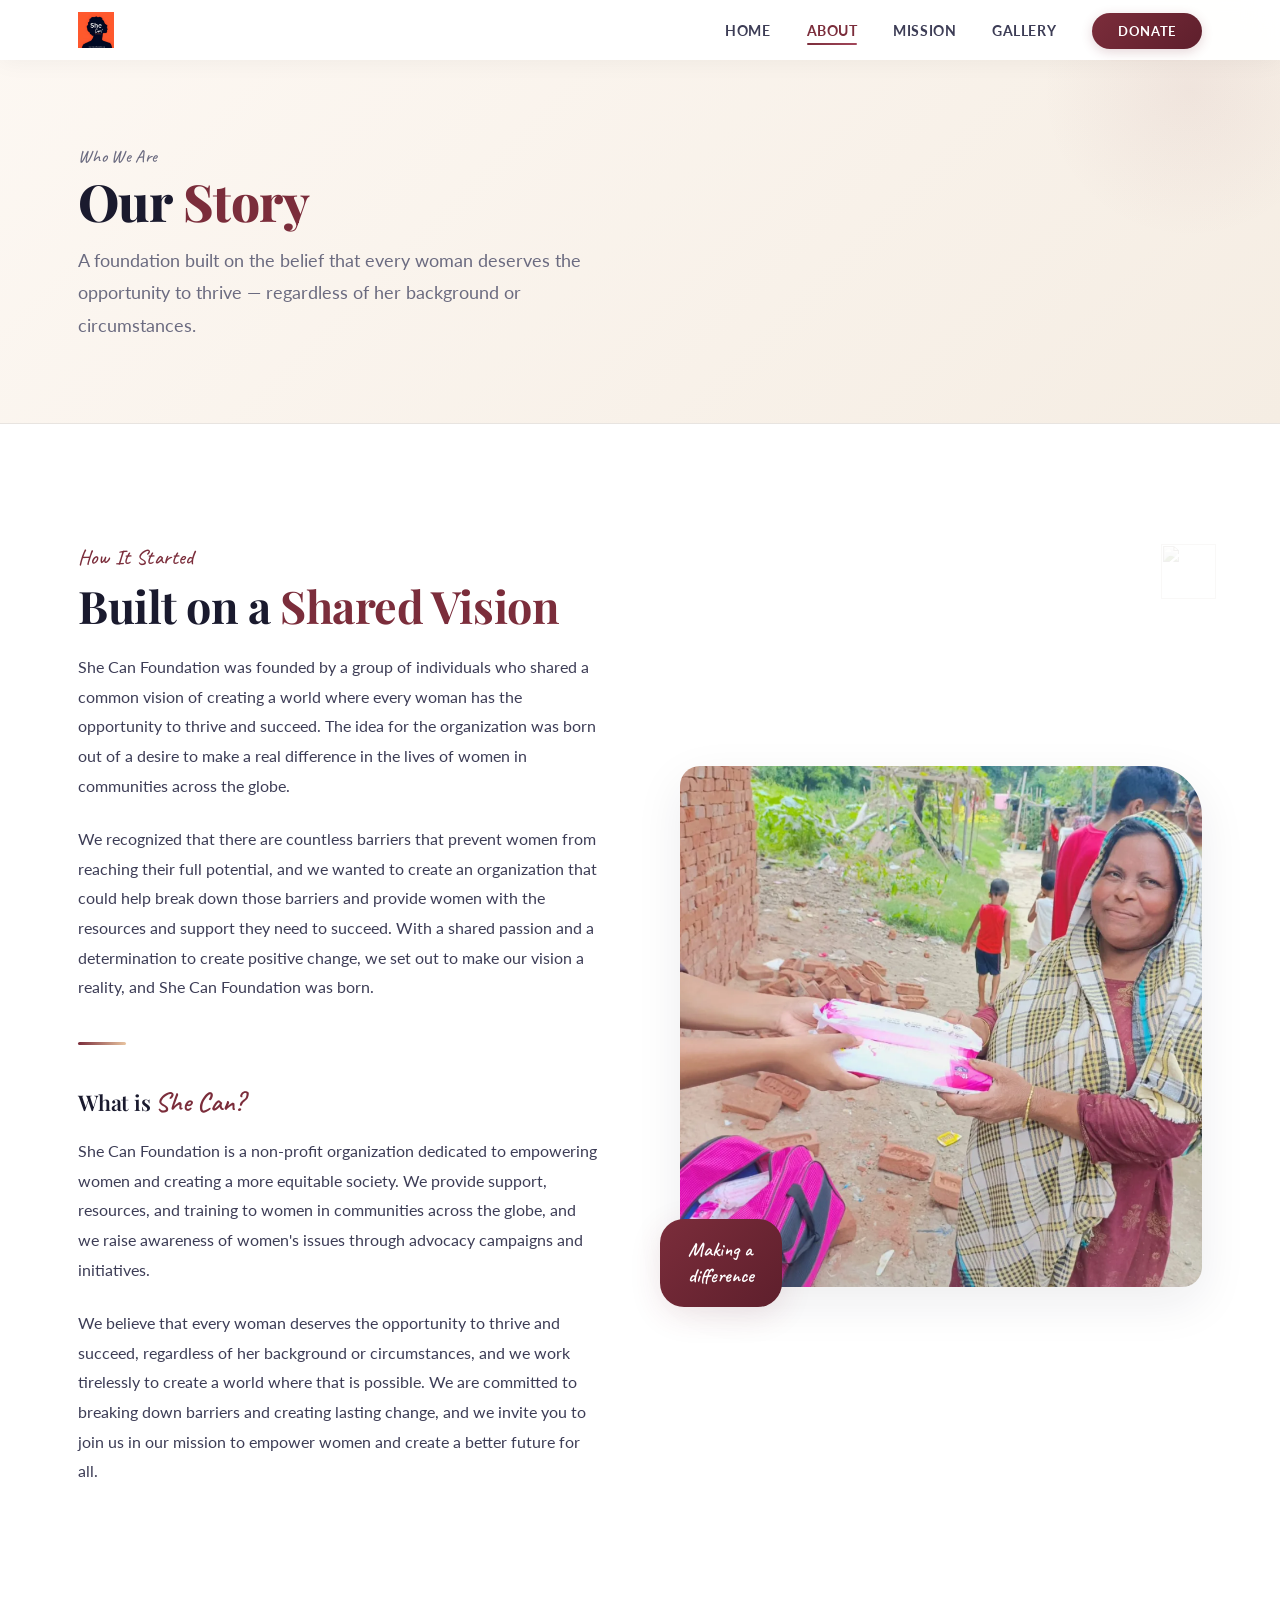
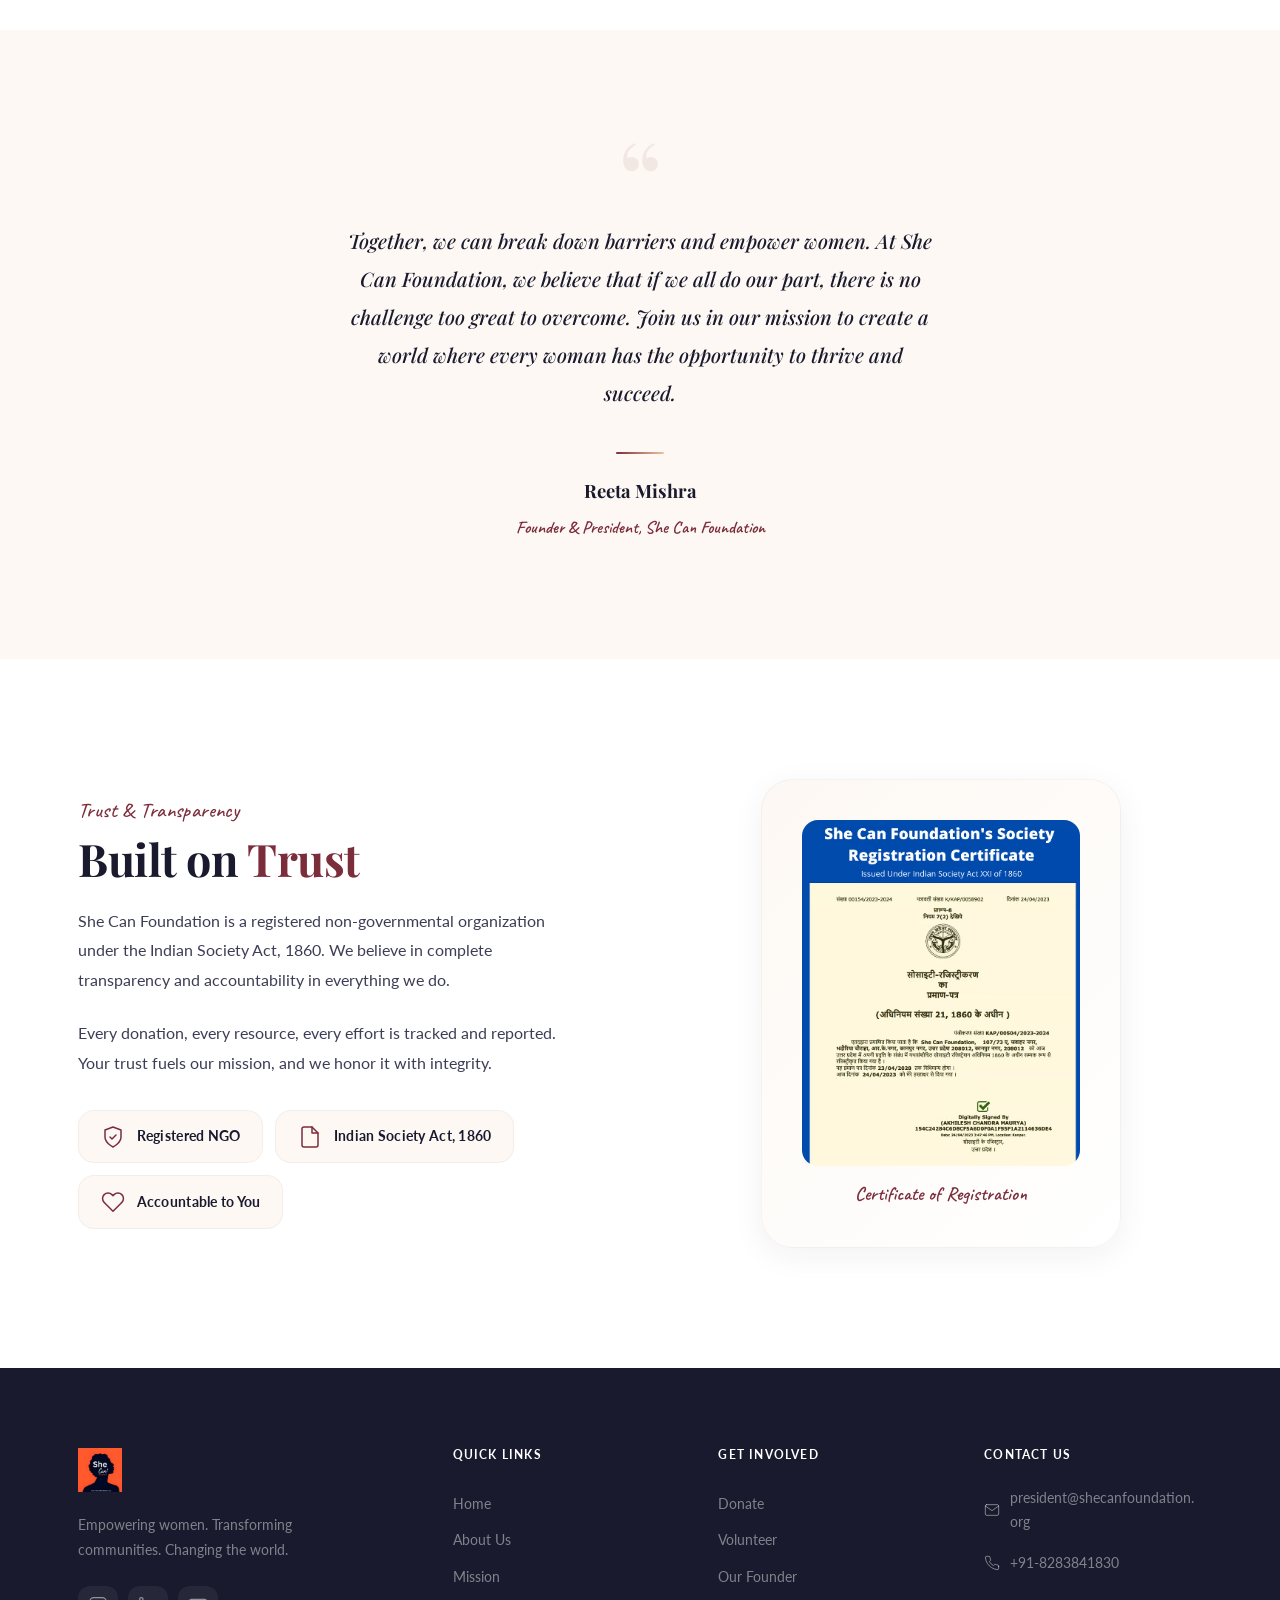
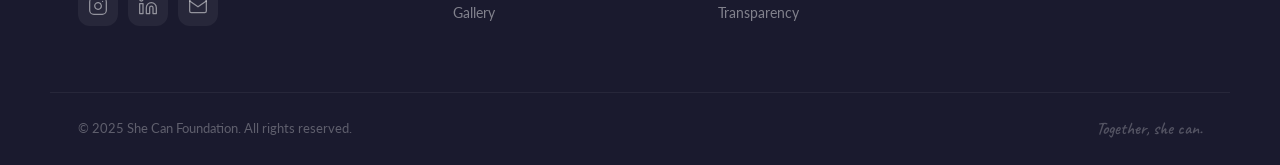
==== commit 19168fc0: "Website updated" ====
--- a/about.html
+++ b/about.html
@@ -58,10 +58,9 @@
 
 
     <!-- ═══════════════════════════════════════════ -->
-    <!-- ABOUT SECTION                               -->
+    <!-- HOW IT STARTED + WHAT IS SHE CAN           -->
     <!-- ═══════════════════════════════════════════ -->
     <section id="about" class="about-section">
-        <!-- Floating doodle -->
         <div class="doodle doodle-girl-float doodle-about-float" aria-hidden="true">
             <img src="images/doodle-girl.png" alt="" loading="lazy">
         </div>
@@ -74,7 +73,7 @@
                     She Can Foundation was founded by a group of individuals who shared a common vision of creating a world where every woman has the opportunity to thrive and succeed. The idea for the organization was born out of a desire to make a real difference in the lives of women in communities across the globe.
                 </p>
                 <p class="about-text">
-                    We recognized that there are countless barriers that prevent women from reaching their full potential, and we wanted to create an organization that could help break down those barriers and provide women with the resources and support they need to succeed.
+                    We recognized that there are countless barriers that prevent women from reaching their full potential, and we wanted to create an organization that could help break down those barriers and provide women with the resources and support they need to succeed. With a shared passion and a determination to create positive change, we set out to make our vision a reality, and She Can Foundation was born.
                 </p>
                 <div class="about-divider"></div>
                 <h3 class="about-subheading">What is <span class="handwritten">She Can?</span></h3>
@@ -82,7 +81,7 @@
                     She Can Foundation is a non-profit organization dedicated to empowering women and creating a more equitable society. We provide support, resources, and training to women in communities across the globe, and we raise awareness of women's issues through advocacy campaigns and initiatives.
                 </p>
                 <p class="about-text">
-                    We believe that every woman deserves the opportunity to thrive and succeed, regardless of her background or circumstances. We work tirelessly to create a world where that is possible.
+                    We believe that every woman deserves the opportunity to thrive and succeed, regardless of her background or circumstances, and we work tirelessly to create a world where that is possible. We are committed to breaking down barriers and creating lasting change, and we invite you to join us in our mission to empower women and create a better future for all.
                 </p>
             </div>
             <div class="about-image-wrapper slide-up">
@@ -96,7 +95,7 @@
 
 
     <!-- ═══════════════════════════════════════════ -->
-    <!-- FOUNDER MESSAGE SECTION                     -->
+    <!-- FOUNDER MESSAGE                             -->
     <!-- ═══════════════════════════════════════════ -->
     <section id="founder" class="founder-section">
         <div class="container founder-container fade-in">
@@ -114,7 +113,7 @@
 
 
     <!-- ═══════════════════════════════════════════ -->
-    <!-- TRANSPARENCY SECTION                        -->
+    <!-- TRANSPARENCY + CERTIFICATE                  -->
     <!-- ═══════════════════════════════════════════ -->
     <section id="transparency" class="transparency-section">
         <div class="container transparency-container">
@@ -136,15 +135,15 @@
                     </div>
                     <div class="trust-badge">
                         <svg width="24" height="24" viewBox="0 0 24 24" fill="none" stroke="var(--burgundy)" stroke-width="1.5" stroke-linecap="round" stroke-linejoin="round">
-                            <path d="M14 2H6a2 2 0 0 0-2 2v16a2 2 0 0 0 2 2h12a2 2 0 0 0 2-2V8z"/><polyline points="14 2 14 8 20 8"/><line x1="16" y1="13" x2="8" y2="13"/><line x1="16" y1="17" x2="8" y2="17"/>
-                        </svg>
-                        <span>Audited Reports</span>
+                            <path d="M14 2H6a2 2 0 0 0-2 2v16a2 2 0 0 0 2 2h12a2 2 0 0 0 2-2V8z"/><polyline points="14 2 14 8 20 8"/>
+                        </svg>
+                        <span>Indian Society Act, 1860</span>
                     </div>
                     <div class="trust-badge">
                         <svg width="24" height="24" viewBox="0 0 24 24" fill="none" stroke="var(--burgundy)" stroke-width="1.5" stroke-linecap="round" stroke-linejoin="round">
-                            <circle cx="12" cy="12" r="10"/><polyline points="12 6 12 12 16 14"/>
-                        </svg>
-                        <span>100% Accountable</span>
+                            <path d="M20.84 4.61a5.5 5.5 0 0 0-7.78 0L12 5.67l-1.06-1.06a5.5 5.5 0 0 0-7.78 7.78l1.06 1.06L12 21.23l7.78-7.78 1.06-1.06a5.5 5.5 0 0 0 0-7.78z"/>
+                        </svg>
+                        <span>Accountable to You</span>
                     </div>
                 </div>
             </div>
@@ -153,24 +152,6 @@
                     <img src="images/certification_of_registration.png" alt="She Can Foundation Certificate of Registration under the Indian Society Act" class="cert-image">
                     <p class="cert-label handwritten">Certificate of Registration</p>
                 </div>
-            </div>
-        </div>
-    </section>
-
-
-    <!-- ═══════════════════════════════════════════ -->
-    <!-- CTA                                         -->
-    <!-- ═══════════════════════════════════════════ -->
-    <section class="cta-section">
-        <div class="container cta-container fade-in">
-            <p class="cta-tagline handwritten">Every action matters</p>
-            <h2 class="cta-heading">Be Part of the <span class="cta-highlight">Change</span></h2>
-            <p class="cta-text">
-                Join our growing community of volunteers and donors who are helping women across India step into their potential.
-            </p>
-            <div class="cta-buttons">
-                <a href="mailto:president@shecanfoundation.org?subject=I%20want%20to%20volunteer" class="btn btn-white">Volunteer With Us</a>
-                <a href="donate.html" class="btn btn-white-outline">Donate Now</a>
             </div>
         </div>
     </section>
@@ -244,8 +225,6 @@
         </div>
     </footer>
 
-
-    <!-- JavaScript -->
     <script src="js/main.js"></script>
 </body>
 </html>
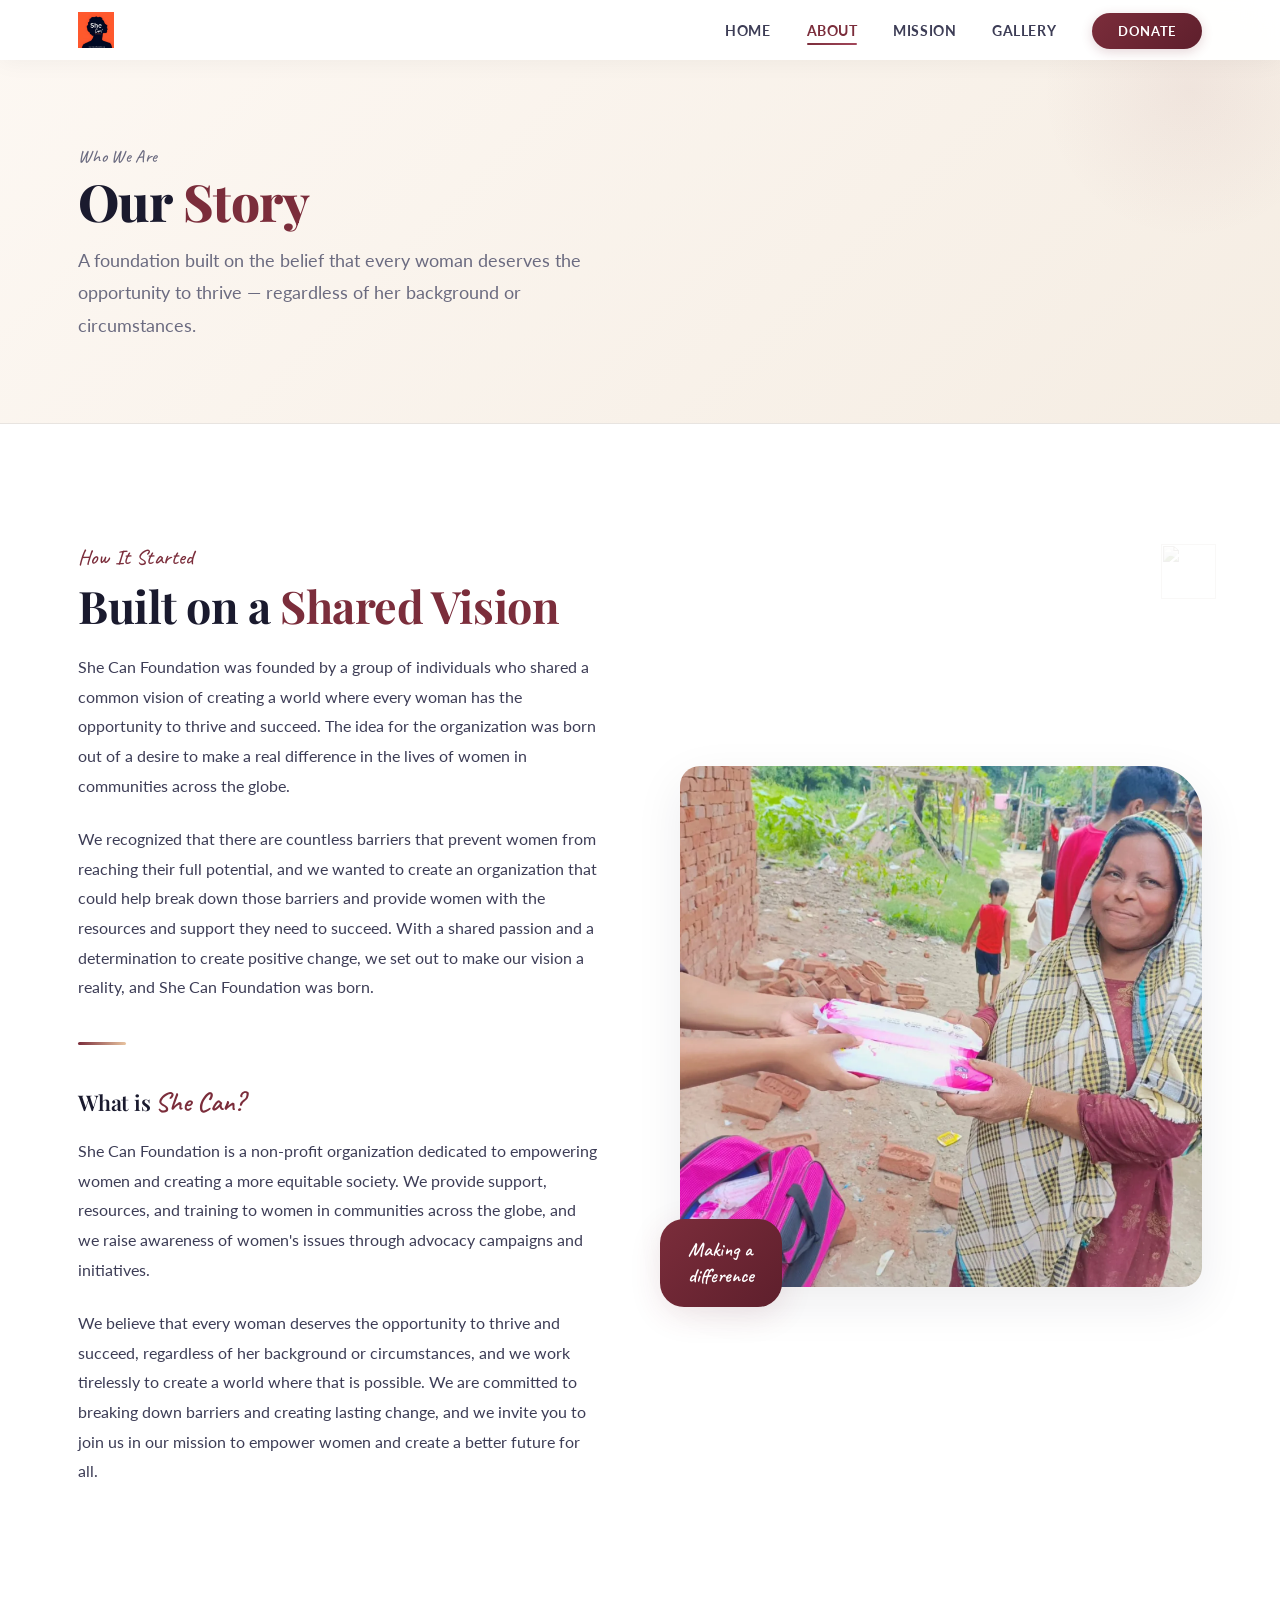
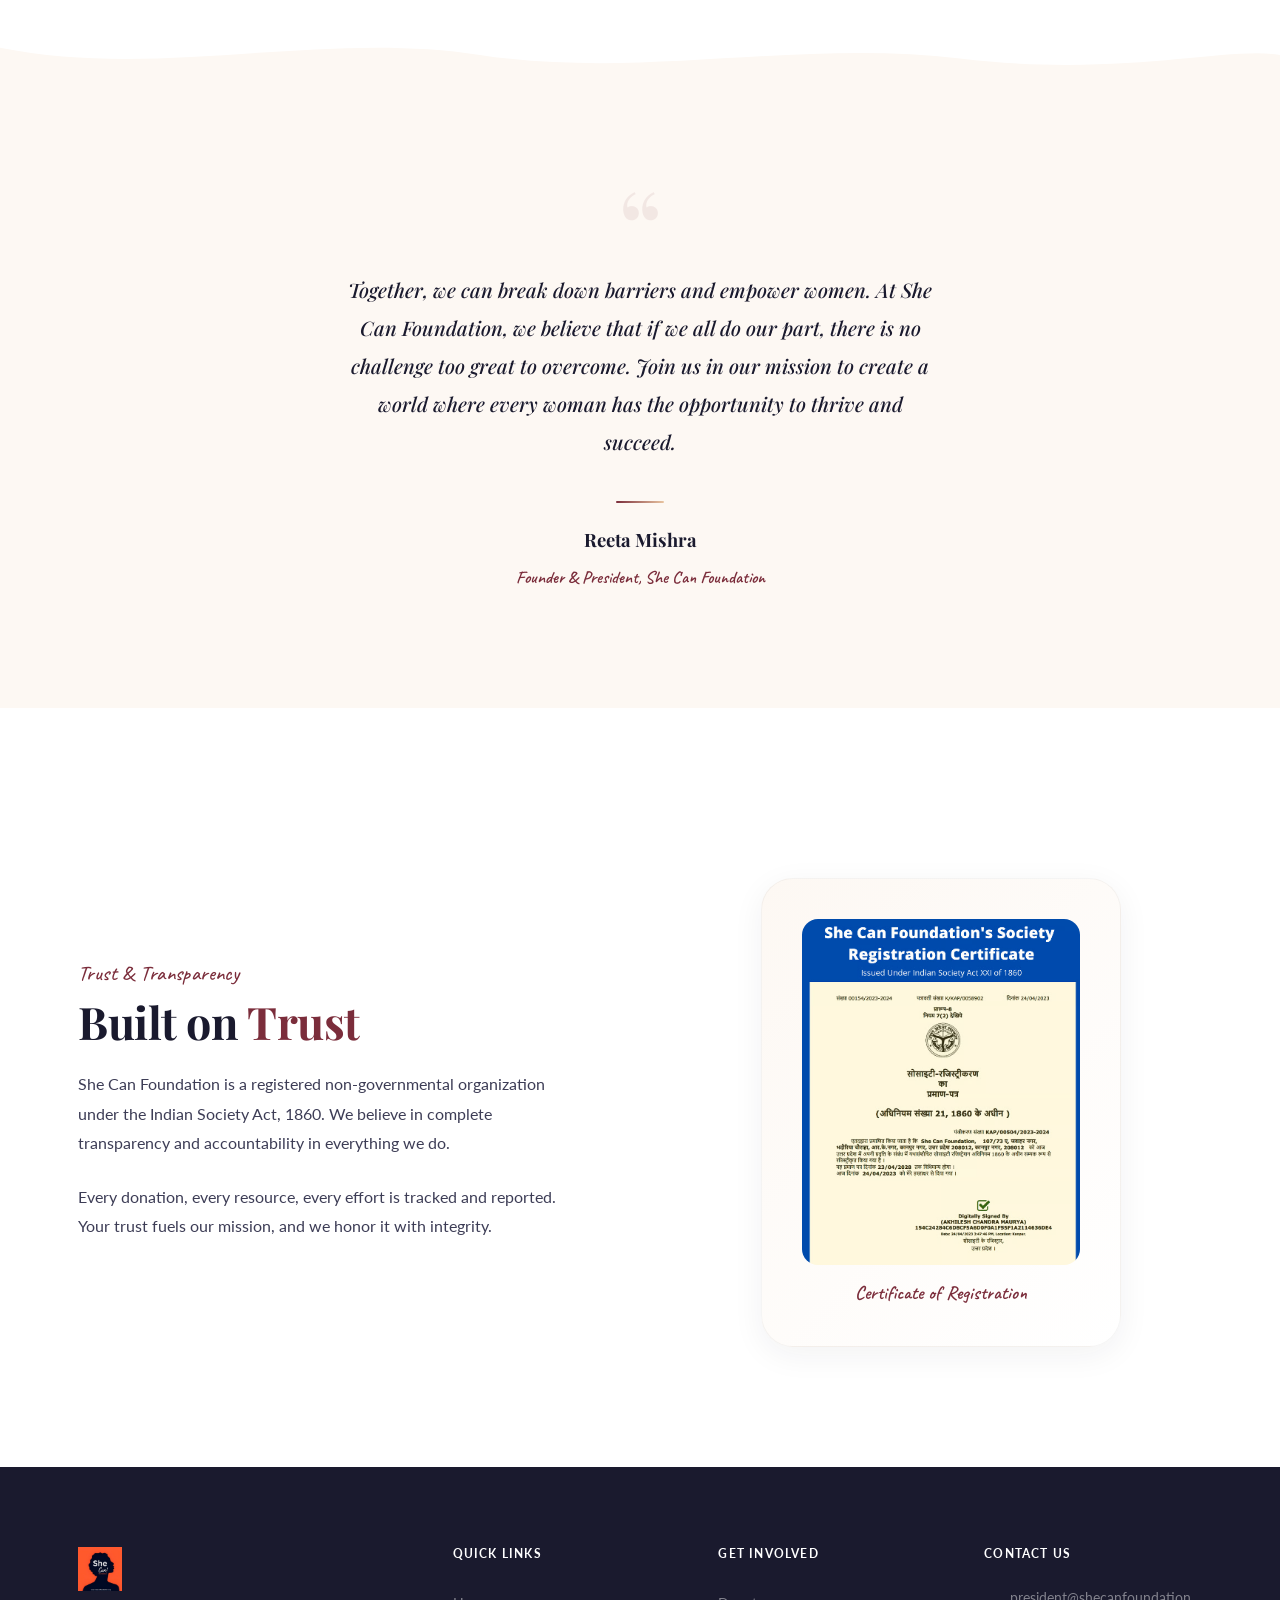
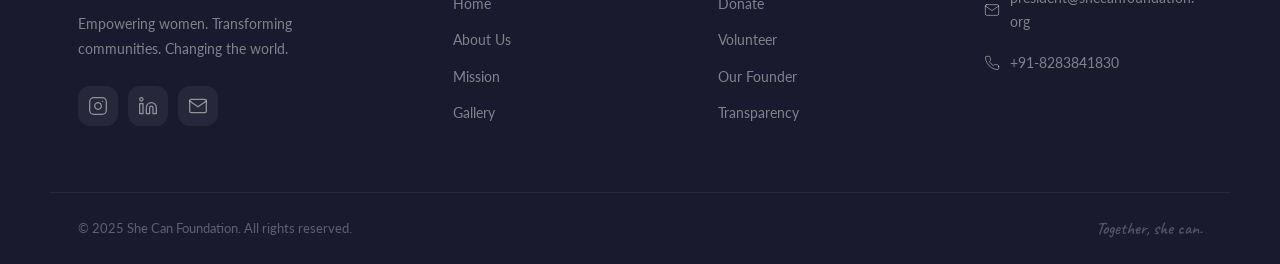
==== commit 1fcc1cb9: "images changes in mission page" ====
--- a/about.html
+++ b/about.html
@@ -94,6 +94,13 @@
     </section>
 
 
+    <!-- Section Wave Breaker -->
+    <div class="section-wave" aria-hidden="true">
+        <svg viewBox="0 0 1440 56" xmlns="http://www.w3.org/2000/svg" preserveAspectRatio="none">
+            <path d="M0,20 C180,56 360,0 540,28 C720,56 900,10 1080,32 C1260,54 1380,18 1440,28 L1440,56 L0,56 Z" fill="#FDF8F3"/>
+        </svg>
+    </div>
+
     <!-- ═══════════════════════════════════════════ -->
     <!-- FOUNDER MESSAGE                             -->
     <!-- ═══════════════════════════════════════════ -->
@@ -112,6 +119,13 @@
     </section>
 
 
+    <!-- Section Wave Breaker -->
+    <div class="section-wave" aria-hidden="true">
+        <svg viewBox="0 0 1440 56" xmlns="http://www.w3.org/2000/svg" preserveAspectRatio="none">
+            <path d="M0,42 C360,10 720,56 1080,22 C1260,6 1380,40 1440,28 L1440,56 L0,56 Z" fill="#FFFFFF"/>
+        </svg>
+    </div>
+
     <!-- ═══════════════════════════════════════════ -->
     <!-- TRANSPARENCY + CERTIFICATE                  -->
     <!-- ═══════════════════════════════════════════ -->
@@ -126,26 +140,7 @@
                 <p class="transparency-text">
                     Every donation, every resource, every effort is tracked and reported. Your trust fuels our mission, and we honor it with integrity.
                 </p>
-                <div class="trust-badges">
-                    <div class="trust-badge">
-                        <svg width="24" height="24" viewBox="0 0 24 24" fill="none" stroke="var(--burgundy)" stroke-width="1.5" stroke-linecap="round" stroke-linejoin="round">
-                            <path d="M12 22s8-4 8-10V5l-8-3-8 3v7c0 6 8 10 8 10z"/><polyline points="9 12 11 14 15 10"/>
-                        </svg>
-                        <span>Registered NGO</span>
-                    </div>
-                    <div class="trust-badge">
-                        <svg width="24" height="24" viewBox="0 0 24 24" fill="none" stroke="var(--burgundy)" stroke-width="1.5" stroke-linecap="round" stroke-linejoin="round">
-                            <path d="M14 2H6a2 2 0 0 0-2 2v16a2 2 0 0 0 2 2h12a2 2 0 0 0 2-2V8z"/><polyline points="14 2 14 8 20 8"/>
-                        </svg>
-                        <span>Indian Society Act, 1860</span>
-                    </div>
-                    <div class="trust-badge">
-                        <svg width="24" height="24" viewBox="0 0 24 24" fill="none" stroke="var(--burgundy)" stroke-width="1.5" stroke-linecap="round" stroke-linejoin="round">
-                            <path d="M20.84 4.61a5.5 5.5 0 0 0-7.78 0L12 5.67l-1.06-1.06a5.5 5.5 0 0 0-7.78 7.78l1.06 1.06L12 21.23l7.78-7.78 1.06-1.06a5.5 5.5 0 0 0 0-7.78z"/>
-                        </svg>
-                        <span>Accountable to You</span>
-                    </div>
-                </div>
+
             </div>
             <div class="transparency-cert slide-up">
                 <div class="cert-frame">
--- a/css/styles.css
+++ b/css/styles.css
@@ -831,7 +831,7 @@
   line-height: 1.85;
 }
 
-/* ── IMPACT CARDS — Redesigned: editorial, not AI-generic ── */
+/* ── IMPACT CARDS — Distinctive organic shapes ── */
 .impact-cards {
   display: grid;
   grid-template-columns: repeat(3, 1fr);
@@ -840,32 +840,37 @@
 
 .impact-card {
   background-color: var(--white);
-  border-radius: var(--radius-md);
   padding: 1.5rem 1.2rem 1.5rem 1.4rem;
   transition: all var(--transition);
   position: relative;
   overflow: hidden;
-  border-left: 4px solid var(--burgundy);
-  box-shadow: 3px 3px 0 var(--cream-mid);
+  border-top: 3px solid transparent;
+  box-shadow: 0 2px 0 var(--cream-mid), var(--shadow-sm);
 }
 
 .impact-card:nth-child(1) {
-  transform: rotate(-0.8deg);
+  border-radius: 18px 4px 18px 4px;
+  border-top-color: var(--burgundy);
+  background: linear-gradient(160deg, var(--white) 70%, rgba(123,45,59,0.04));
 }
 
 .impact-card:nth-child(2) {
-  transform: rotate(0.5deg);
-  border-left-color: var(--burgundy-light);
+  border-radius: 4px 18px 4px 18px;
+  border-top-color: var(--burgundy-light);
+  background: linear-gradient(160deg, var(--white) 70%, rgba(212,168,83,0.05));
+  margin-top: 10px;
 }
 
 .impact-card:nth-child(3) {
-  transform: rotate(-0.4deg);
-  border-left-color: var(--accent-gold);
+  border-radius: 18px 4px 18px 4px;
+  border-top-color: var(--accent-gold);
+  background: linear-gradient(160deg, var(--white) 70%, rgba(123,45,59,0.04));
+  margin-top: -8px;
 }
 
 .impact-card:hover {
-  transform: rotate(0deg) translateY(-6px);
-  box-shadow: var(--shadow-md);
+  transform: translateY(-8px);
+  box-shadow: var(--shadow-burgundy);
 }
 
 .impact-card-num {
@@ -883,20 +888,22 @@
 }
 
 .impact-card-icon {
-  width: 40px;
-  height: 40px;
-  border-radius: 10px;
+  width: 42px;
+  height: 42px;
+  border-radius: 50% 12px 50% 12px;
   background: linear-gradient(135deg, var(--cream), var(--cream-dark));
   display: flex;
   align-items: center;
   justify-content: center;
   margin-bottom: 0.85rem;
   transition: all var(--transition);
+  border: 1px solid var(--cream-mid);
 }
 
 .impact-card:hover .impact-card-icon {
   background: linear-gradient(135deg, var(--burgundy), var(--burgundy-dark));
-  border-radius: 50%;
+  border-radius: 12px 50% 12px 50%;
+  border-color: transparent;
 }
 
 .impact-card:hover .impact-card-icon svg {
@@ -1014,37 +1021,59 @@
   align-items: start;
 }
 
-/* ── MISSION CARDS — human-crafted, non-generic ── */
+/* ── MISSION CARDS — Organic shapes, premium feel ── */
 .mission-card {
   background-color: var(--white);
-  border-radius: 4px 20px 4px 20px;
   padding: 2.75rem 2rem 2.25rem;
   transition: all var(--transition);
   position: relative;
   overflow: hidden;
-  border: 1px solid var(--gray-light);
   text-align: left;
+  box-shadow: var(--shadow-sm);
 }
 
 .mission-card:nth-child(1) {
-  transform: rotate(-0.6deg);
-  margin-top: 20px;
+  border-radius: 48px 8px 48px 8px;
+  border: none;
+  background: linear-gradient(145deg, var(--white), var(--cream));
+  margin-top: 24px;
 }
 
 .mission-card:nth-child(2) {
-  transform: rotate(0.4deg);
-  border-radius: 20px 4px 20px 4px;
+  border-radius: 8px 48px 8px 48px;
+  border: none;
+  background: linear-gradient(145deg, var(--cream), var(--white));
 }
 
 .mission-card:nth-child(3) {
-  transform: rotate(-0.3deg);
-  margin-top: 10px;
+  border-radius: 48px 8px 48px 8px;
+  border: none;
+  background: linear-gradient(145deg, var(--white), var(--cream));
+  margin-top: 12px;
 }
 
 .mission-card:hover {
-  transform: rotate(0deg) translateY(-10px) !important;
+  transform: translateY(-12px) !important;
   box-shadow: var(--shadow-lg);
-  border-color: var(--burgundy-muted);
+  margin-top: 0 !important;
+}
+
+/* Decorative top dot accent */
+.mission-card::before {
+  content: '';
+  position: absolute;
+  top: 0;
+  left: 50%;
+  transform: translateX(-50%);
+  width: 48px;
+  height: 4px;
+  background: linear-gradient(90deg, var(--burgundy), var(--accent-warm));
+  border-radius: 0 0 6px 6px;
+  transition: width var(--transition);
+}
+
+.mission-card:hover::before {
+  width: 80px;
 }
 
 /* Large watermark numeral */
@@ -1063,40 +1092,22 @@
   font-style: italic;
 }
 
-/* Bold left accent bar */
-.mission-card::before {
-  content: '';
-  position: absolute;
-  top: 0;
-  left: 0;
-  width: 5px;
-  height: 100%;
-  background: linear-gradient(180deg, var(--burgundy), var(--accent-warm));
-  border-radius: 0;
-  opacity: 0.6;
-  transition: opacity var(--transition);
-}
-
-.mission-card:hover::before {
-  opacity: 1;
-}
-
 .mission-icon {
-  width: 56px;
-  height: 56px;
-  border-radius: 14px;
-  background: linear-gradient(135deg, var(--cream), var(--cream-dark));
+  width: 58px;
+  height: 58px;
+  border-radius: 50% 18px 50% 18px;
+  background: linear-gradient(135deg, var(--burgundy-muted), var(--cream-dark));
   display: flex;
   align-items: center;
   justify-content: center;
   margin-bottom: 1.5rem;
   transition: all var(--transition);
-  border: 1px solid var(--cream-mid);
+  border: 1.5px solid rgba(123,45,59,0.12);
 }
 
 .mission-card:hover .mission-icon {
   background: linear-gradient(135deg, var(--burgundy), var(--burgundy-dark));
-  border-radius: 50%;
+  border-radius: 18px 50% 18px 50%;
   border-color: transparent;
 }
 
@@ -1175,7 +1186,7 @@
 
 .carousel-image {
   width: 100%;
-  aspect-ratio: 16 / 10;
+  aspect-ratio: 4 / 3;
   object-fit: cover;
   transition: transform var(--transition-slow);
 }
@@ -1184,17 +1195,13 @@
   transform: scale(1.05);
 }
 
+/* Caption hidden per design update */
 .carousel-caption {
-  padding: 1.25rem 1.5rem 1.5rem;
-  border-top: 3px solid var(--cream);
+  display: none;
 }
 
 .carousel-caption-text {
-  font-size: 0.88rem;
-  color: var(--gray);
-  margin-bottom: 0;
-  line-height: 1.6;
-  font-style: italic;
+  display: none;
 }
 
 .carousel-btn {
@@ -1898,21 +1905,40 @@
 
 .teaser-stat-card {
   background: var(--cream);
-  border-radius: var(--radius-lg);
   padding: 1.75rem 1.5rem;
   position: relative;
   overflow: hidden;
-  border-left: 4px solid var(--burgundy);
   transition: all var(--transition);
 }
 
-.teaser-stat-card:nth-child(even) {
-  border-left-color: var(--accent-gold);
+.teaser-stat-card:nth-child(1) {
+  border-radius: 24px 4px 24px 4px;
+  border-top: 3px solid var(--burgundy);
+  border-left: none;
+}
+
+.teaser-stat-card:nth-child(2) {
+  border-radius: 4px 24px 4px 24px;
+  border-top: 3px solid var(--accent-gold);
+  border-left: none;
   margin-top: 16px;
 }
 
+.teaser-stat-card:nth-child(3) {
+  border-radius: 24px 4px 24px 4px;
+  border-top: 3px solid var(--burgundy-light);
+  border-left: none;
+}
+
+.teaser-stat-card:nth-child(4) {
+  border-radius: 4px 24px 4px 24px;
+  border-top: 3px solid var(--accent-gold);
+  border-left: none;
+  margin-top: 16px;
+}
+
 .teaser-stat-card:hover {
-  transform: translateY(-4px);
+  transform: translateY(-6px);
   box-shadow: var(--shadow-md);
 }
 
@@ -1941,19 +1967,37 @@
 
 .impact-teaser-image {
   width: 100%;
-  border-radius: 20px 60px 20px 60px;
+  border-radius: 40px 8px 40px 8px;
   object-fit: cover;
   box-shadow: var(--shadow-xl);
   transition: border-radius var(--transition-slow);
 }
 
 .impact-teaser-image-wrapper:hover .impact-teaser-image {
-  border-radius: 60px 20px 60px 20px;
+  border-radius: 8px 40px 8px 40px;
 }
 
 
 /* -------------------------------------------------------
-   20. RESPONSIVE DESIGN
+   20. SECTION WAVE BREAKERS
+   ------------------------------------------------------- */
+.section-wave {
+  display: block;
+  width: 100%;
+  overflow: hidden;
+  line-height: 0;
+  margin: 0;
+  padding: 0;
+}
+
+.section-wave svg {
+  display: block;
+  width: 100%;
+  height: auto;
+}
+
+/* -------------------------------------------------------
+   21. RESPONSIVE DESIGN
    ------------------------------------------------------- */
 
 /* ≤ 1200px */
